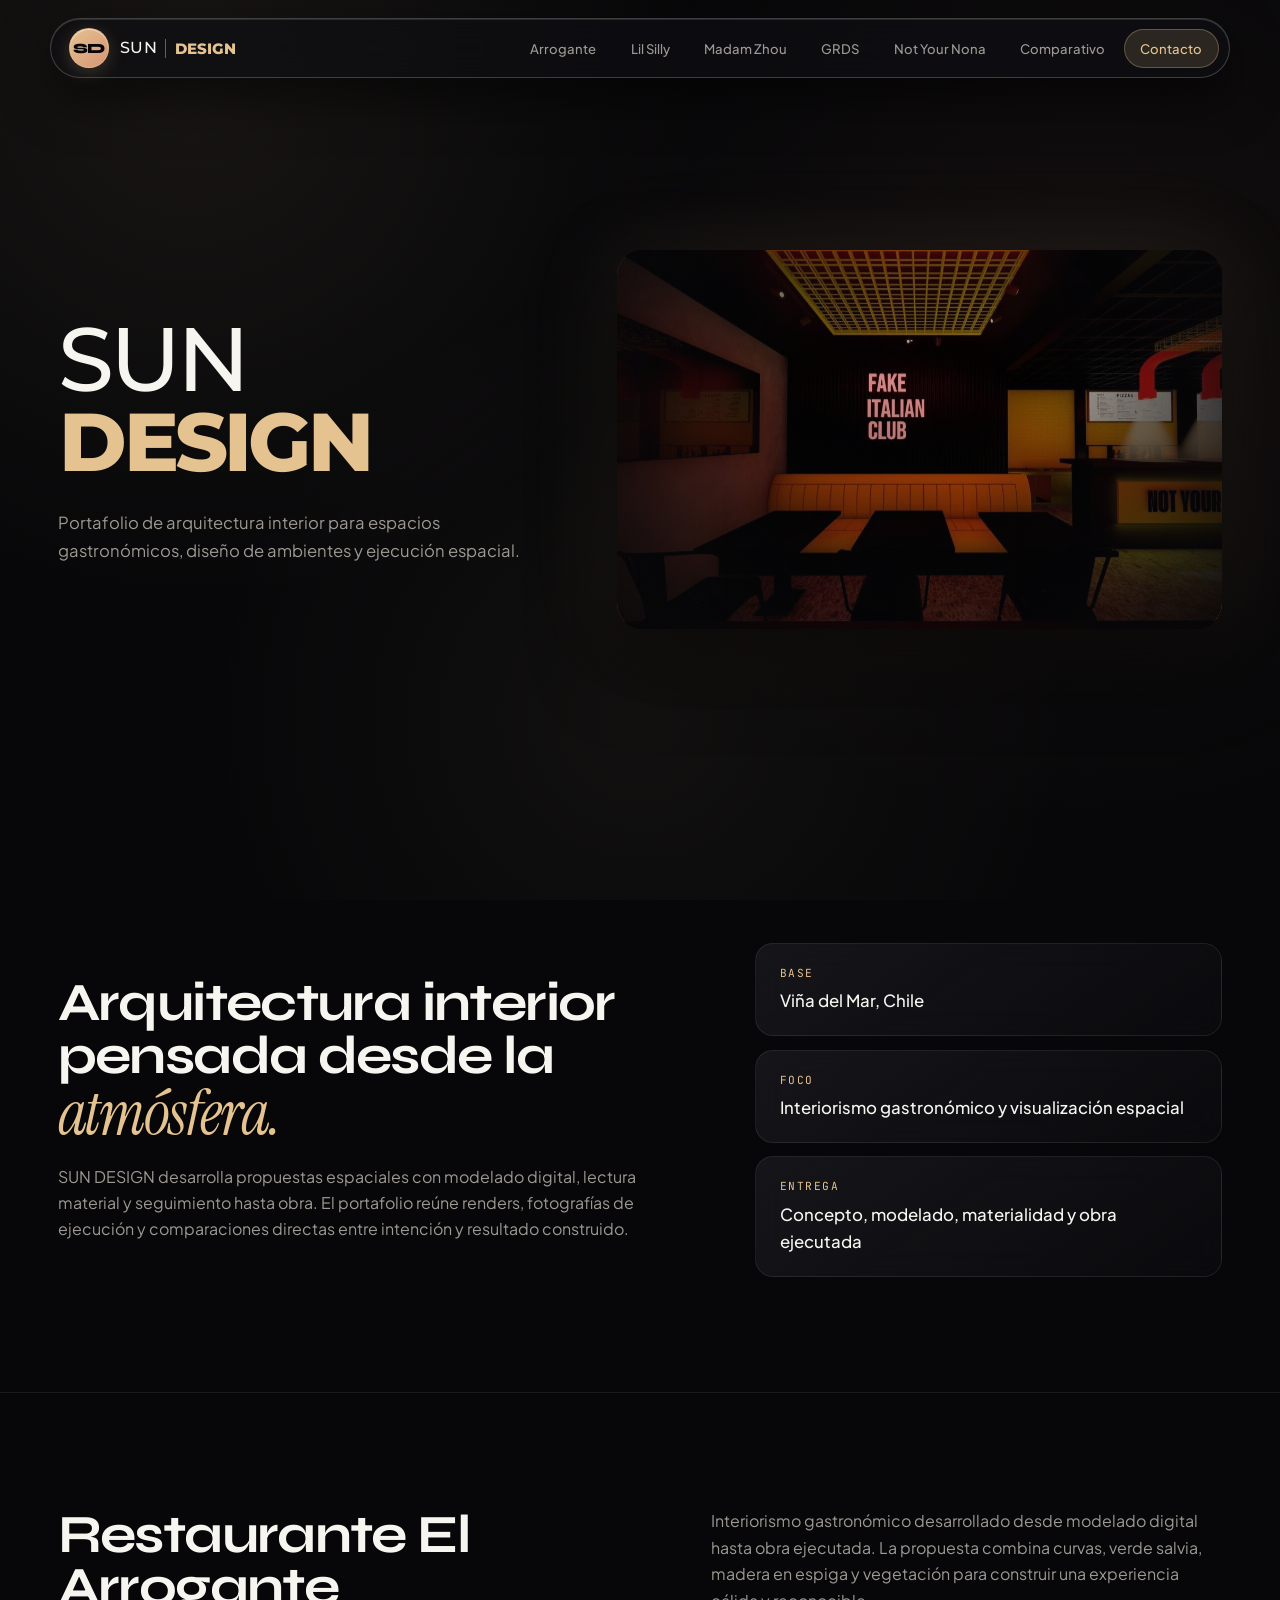
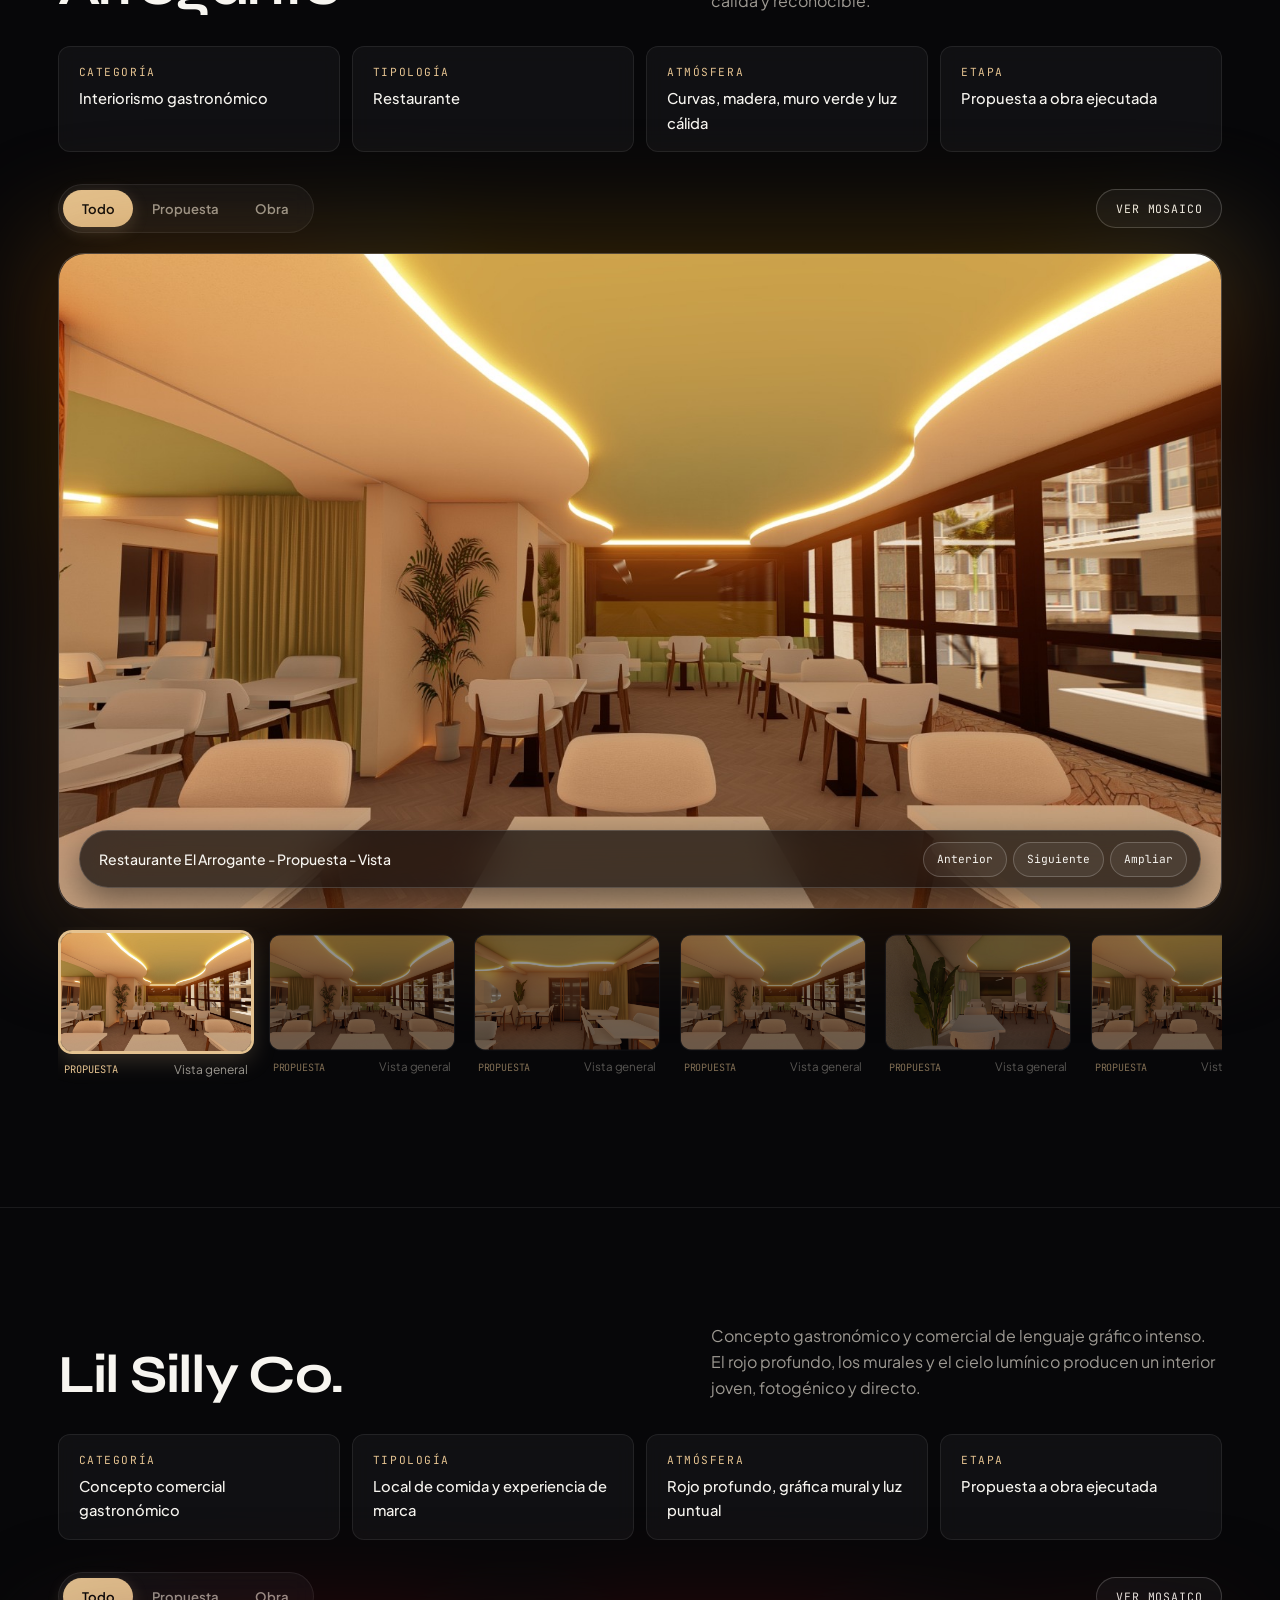
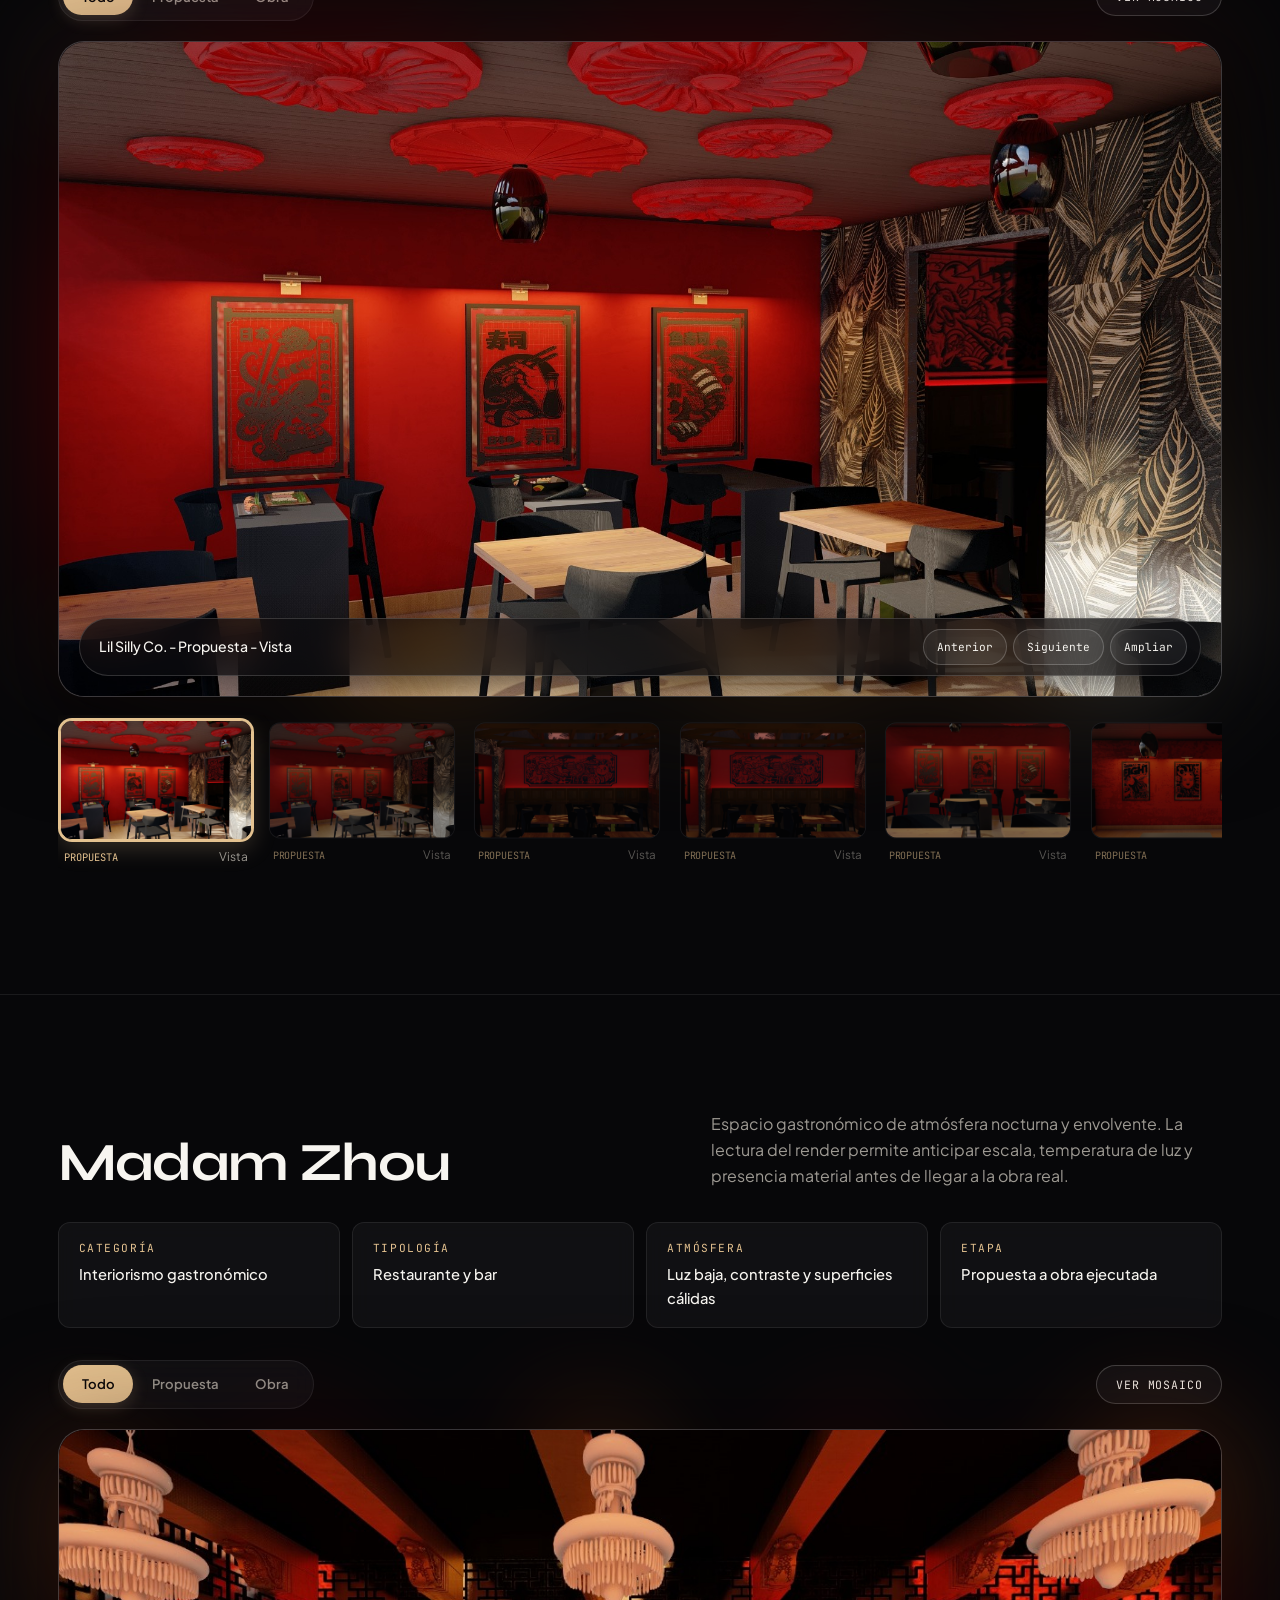
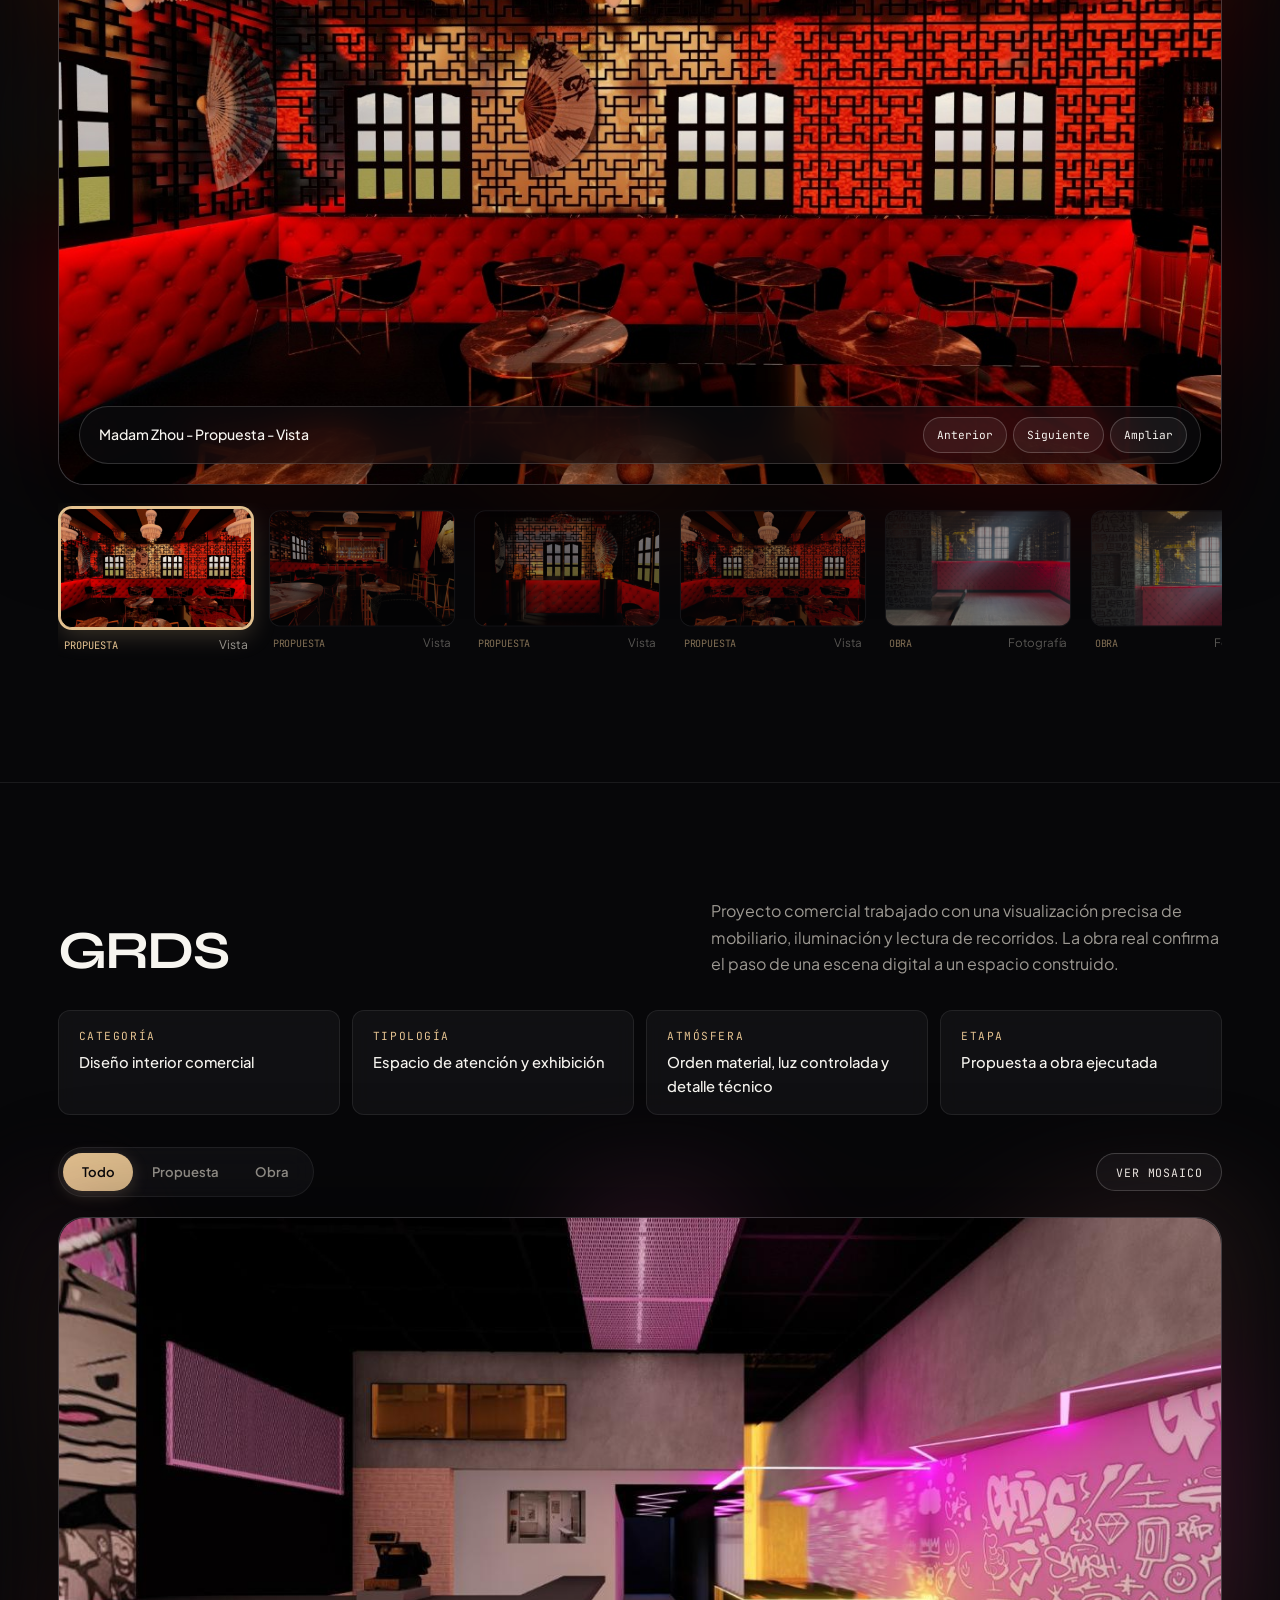
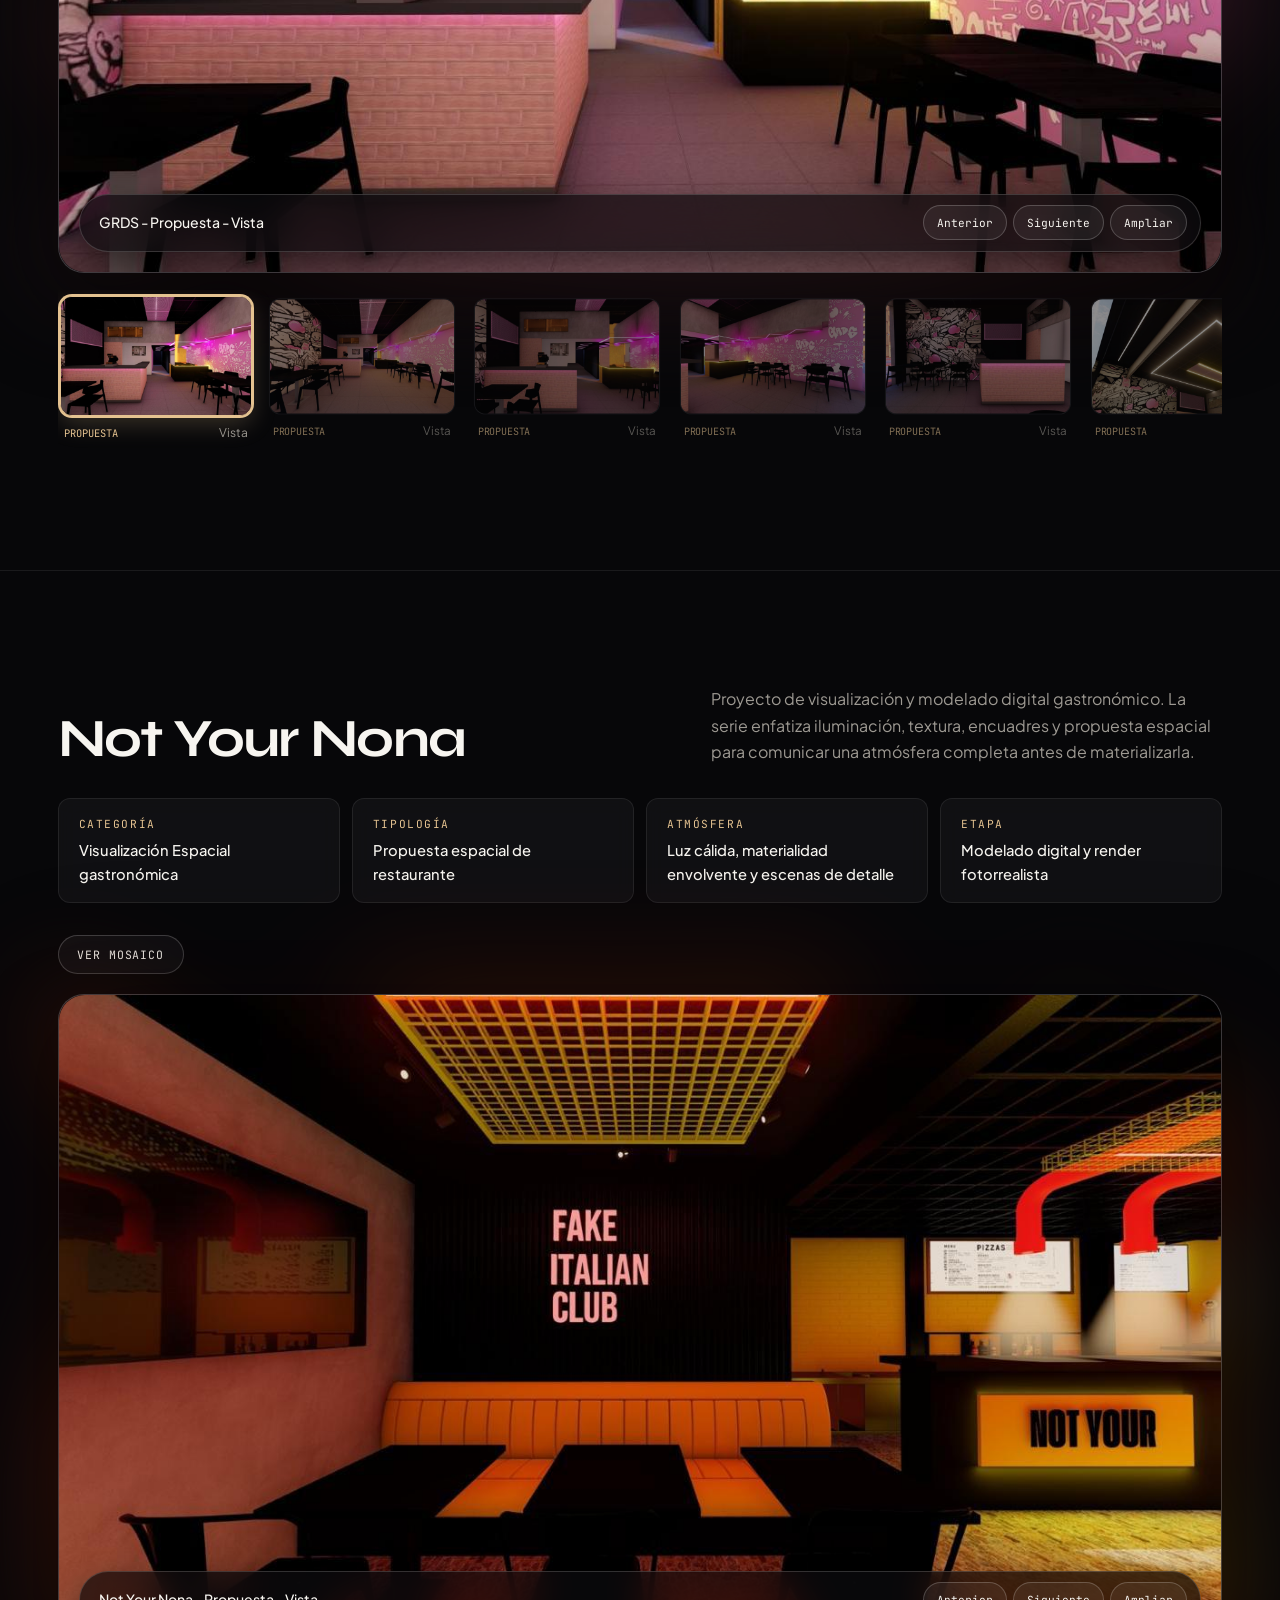
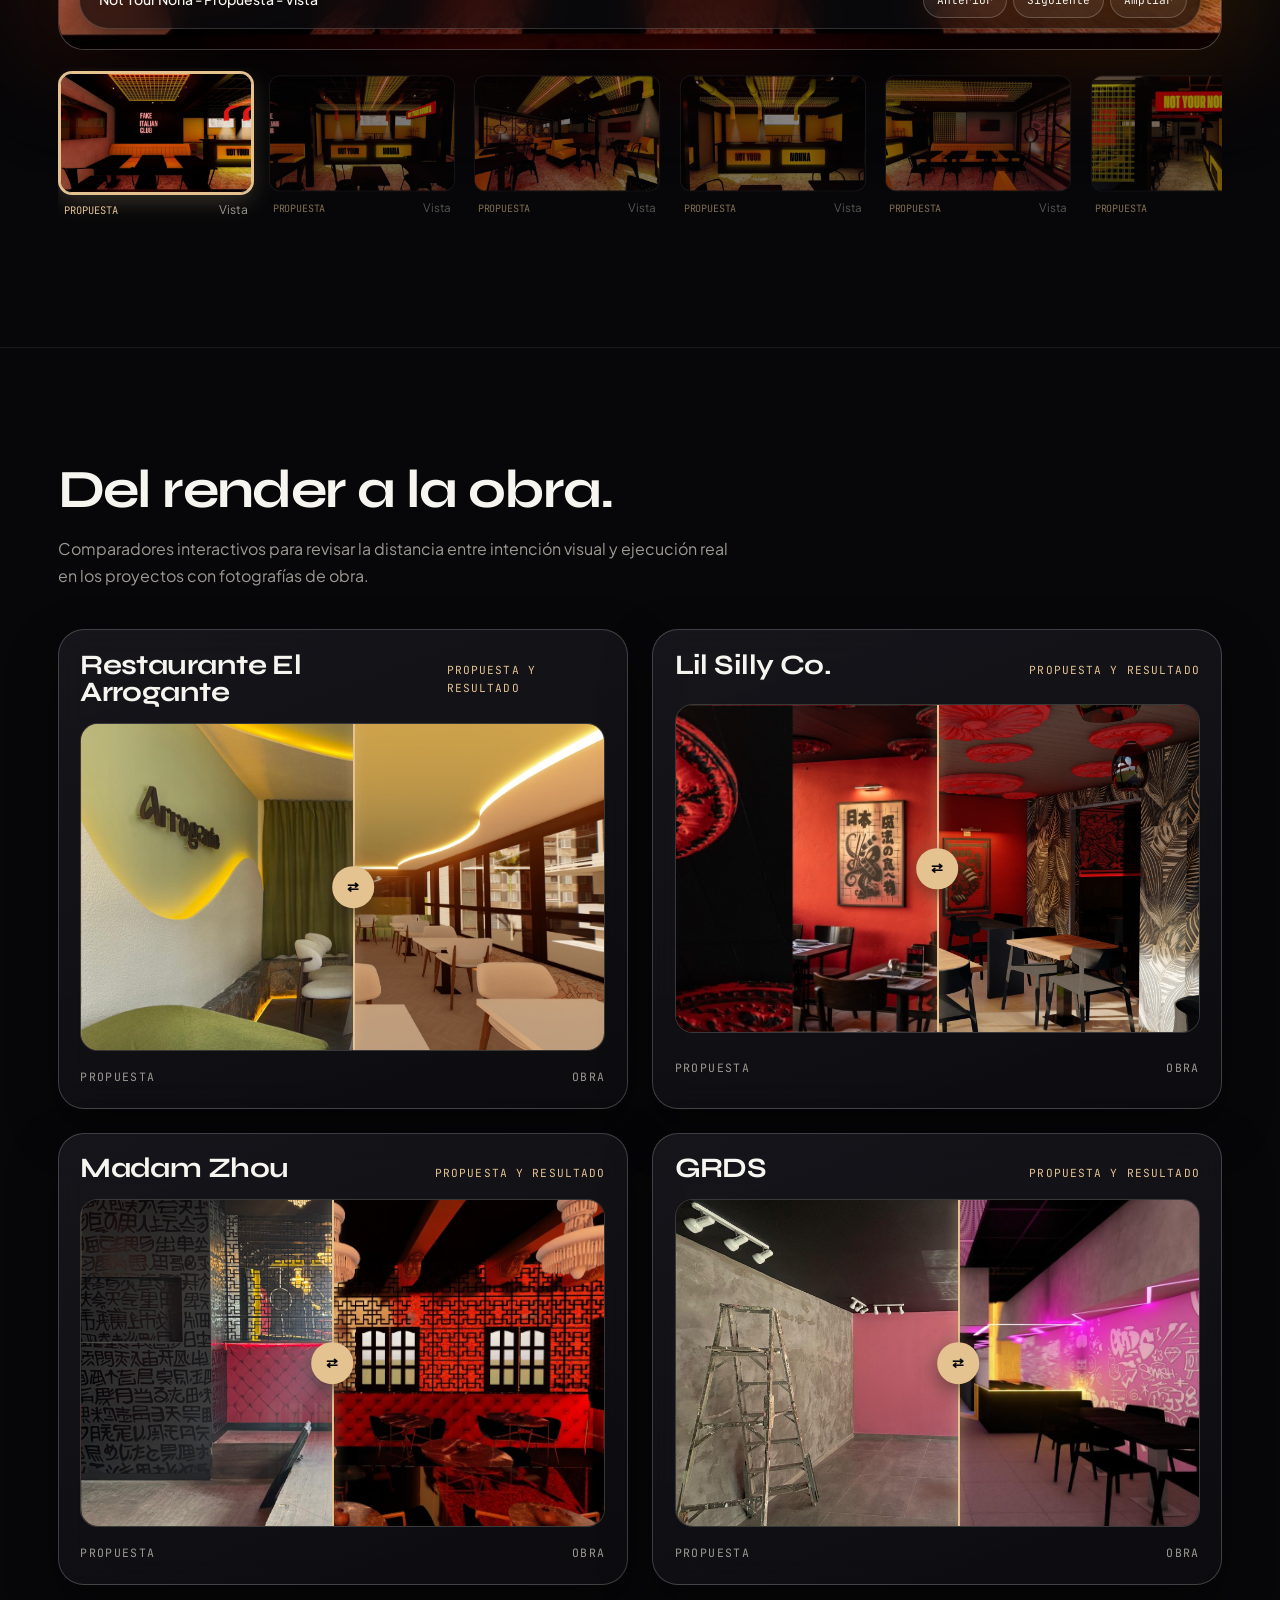
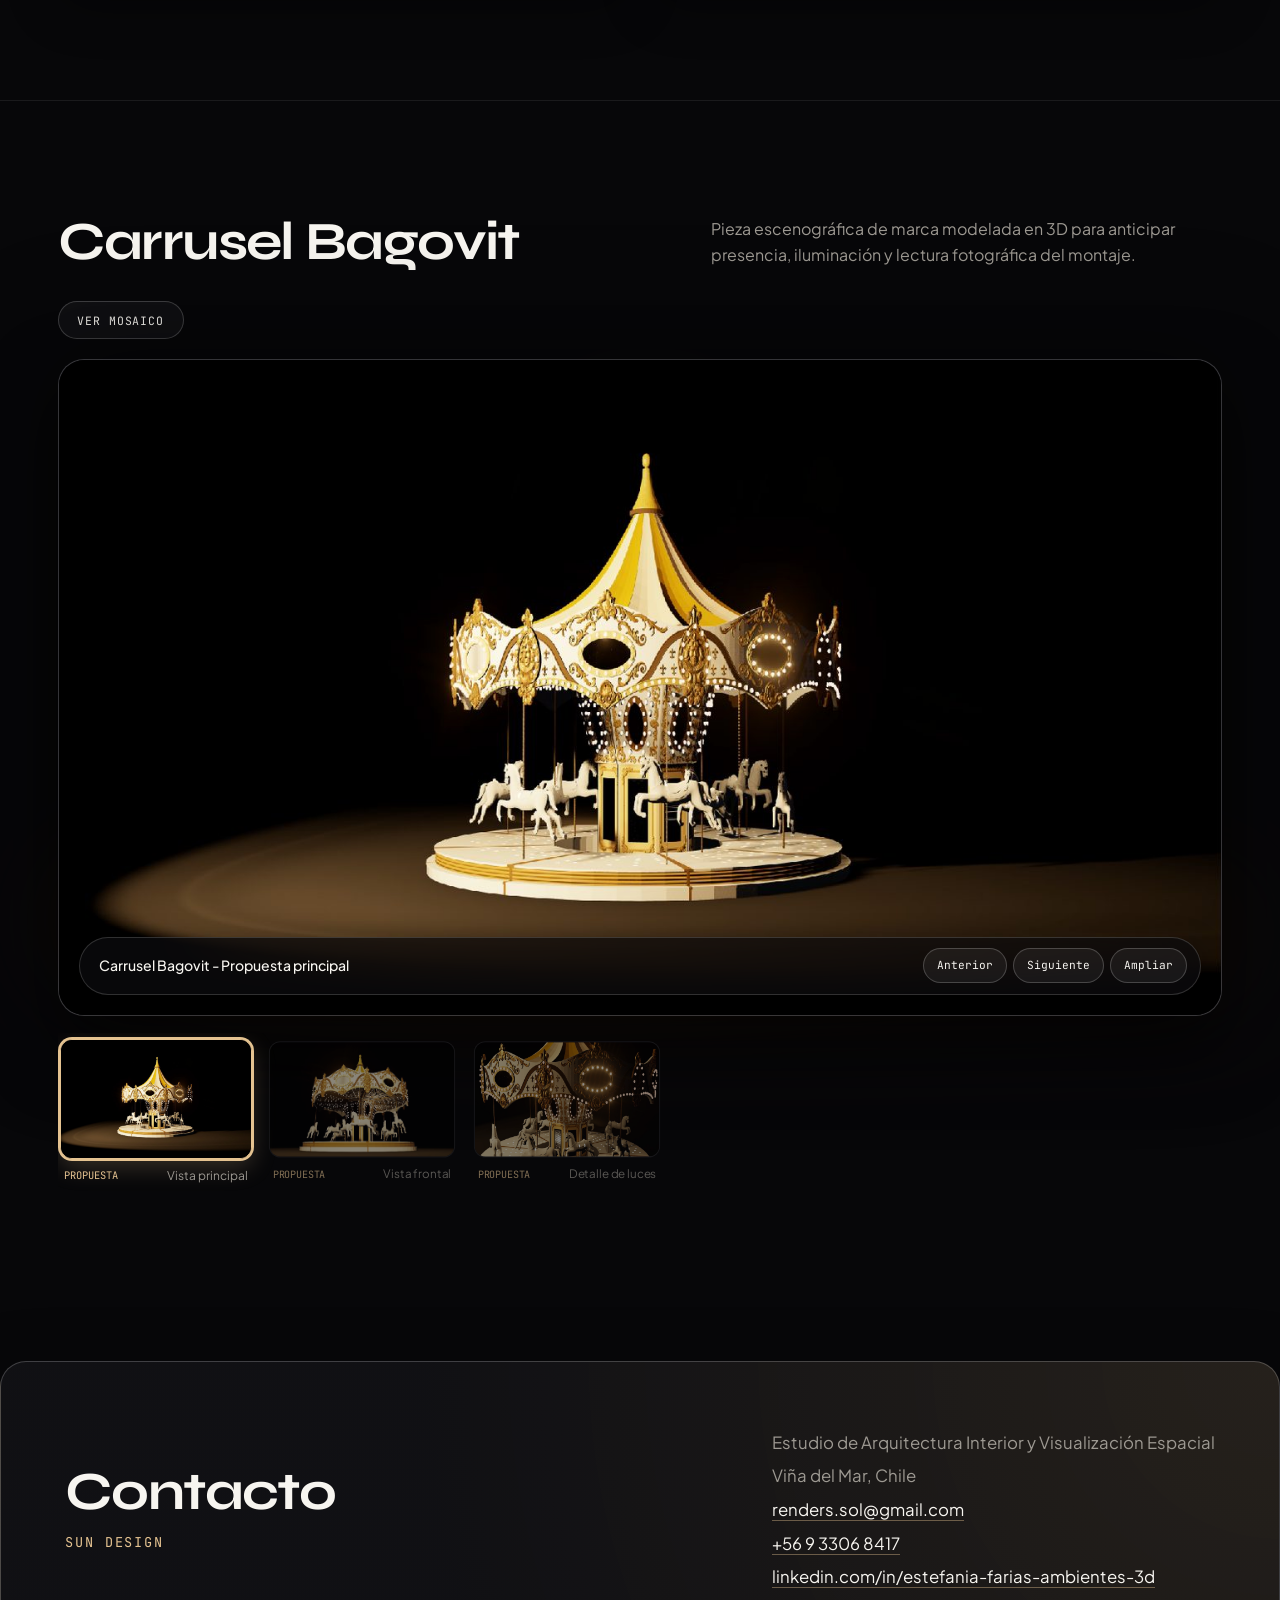
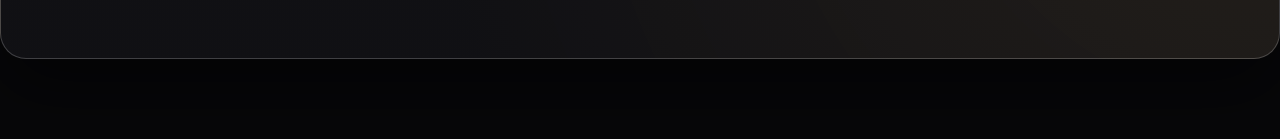
==== index.html @ 5fbaf24d "Agrega entrada raiz para Vercel" ====
<!doctype html>
<html lang="es">
  <head>
    <meta charset="utf-8">
    <meta name="viewport" content="width=device-width, initial-scale=1">
    <meta http-equiv="refresh" content="0; url=portfolio/index.html">
    <title>SUN DESIGN</title>
    <meta name="description" content="Portafolio de SUN DESIGN. Arquitectura interior, interiorismo gastronomico y visualizacion espacial.">
    <link rel="canonical" href="portfolio/index.html">
    <style>
      :root {
        color-scheme: dark;
        font-family: system-ui, -apple-system, BlinkMacSystemFont, "Segoe UI", sans-serif;
        background: #070709;
        color: #f7f5f0;
      }

      body {
        min-height: 100vh;
        margin: 0;
        display: grid;
        place-items: center;
      }

      a {
        color: #e5c391;
      }
    </style>
  </head>
  <body>
    <main>
      <p>Abriendo SUN DESIGN...</p>
      <p><a href="portfolio/index.html">Entrar al portafolio</a></p>
    </main>
    <script>
      window.location.replace("portfolio/index.html");
    </script>
  </body>
</html>
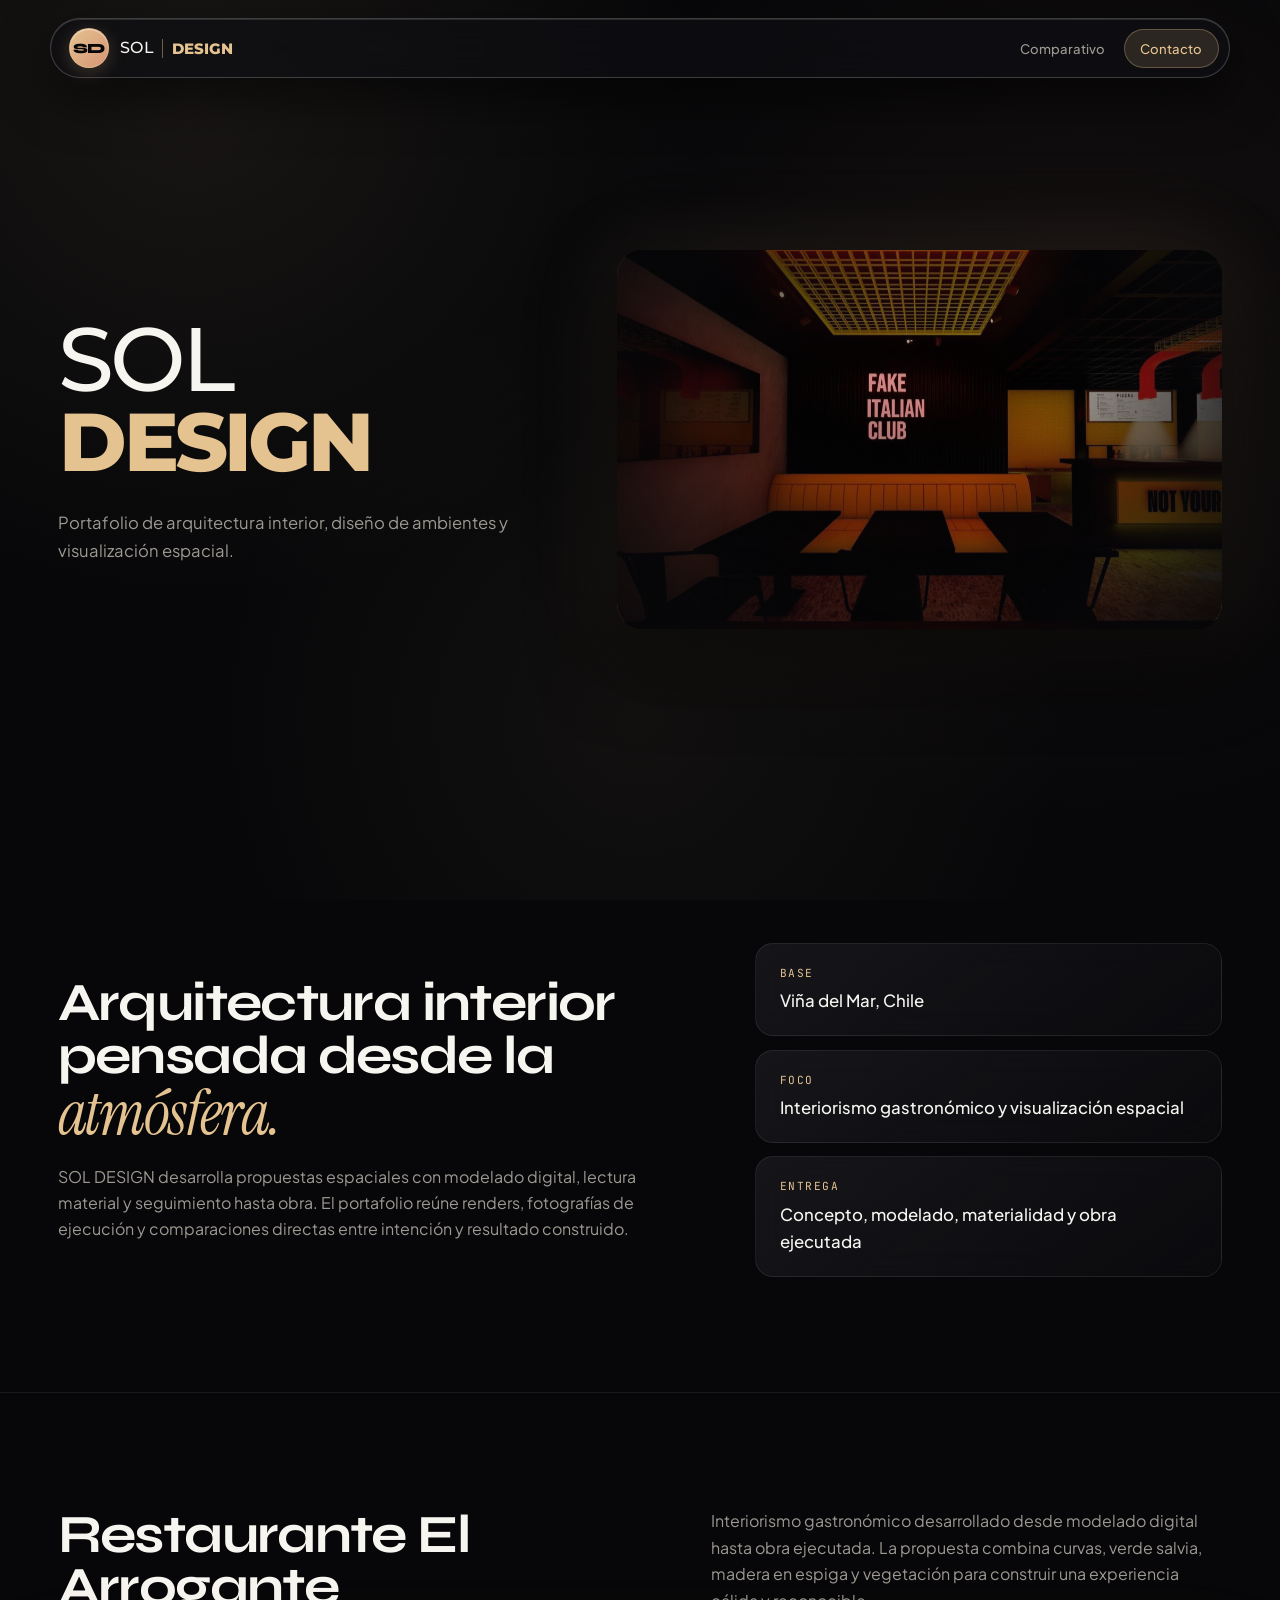
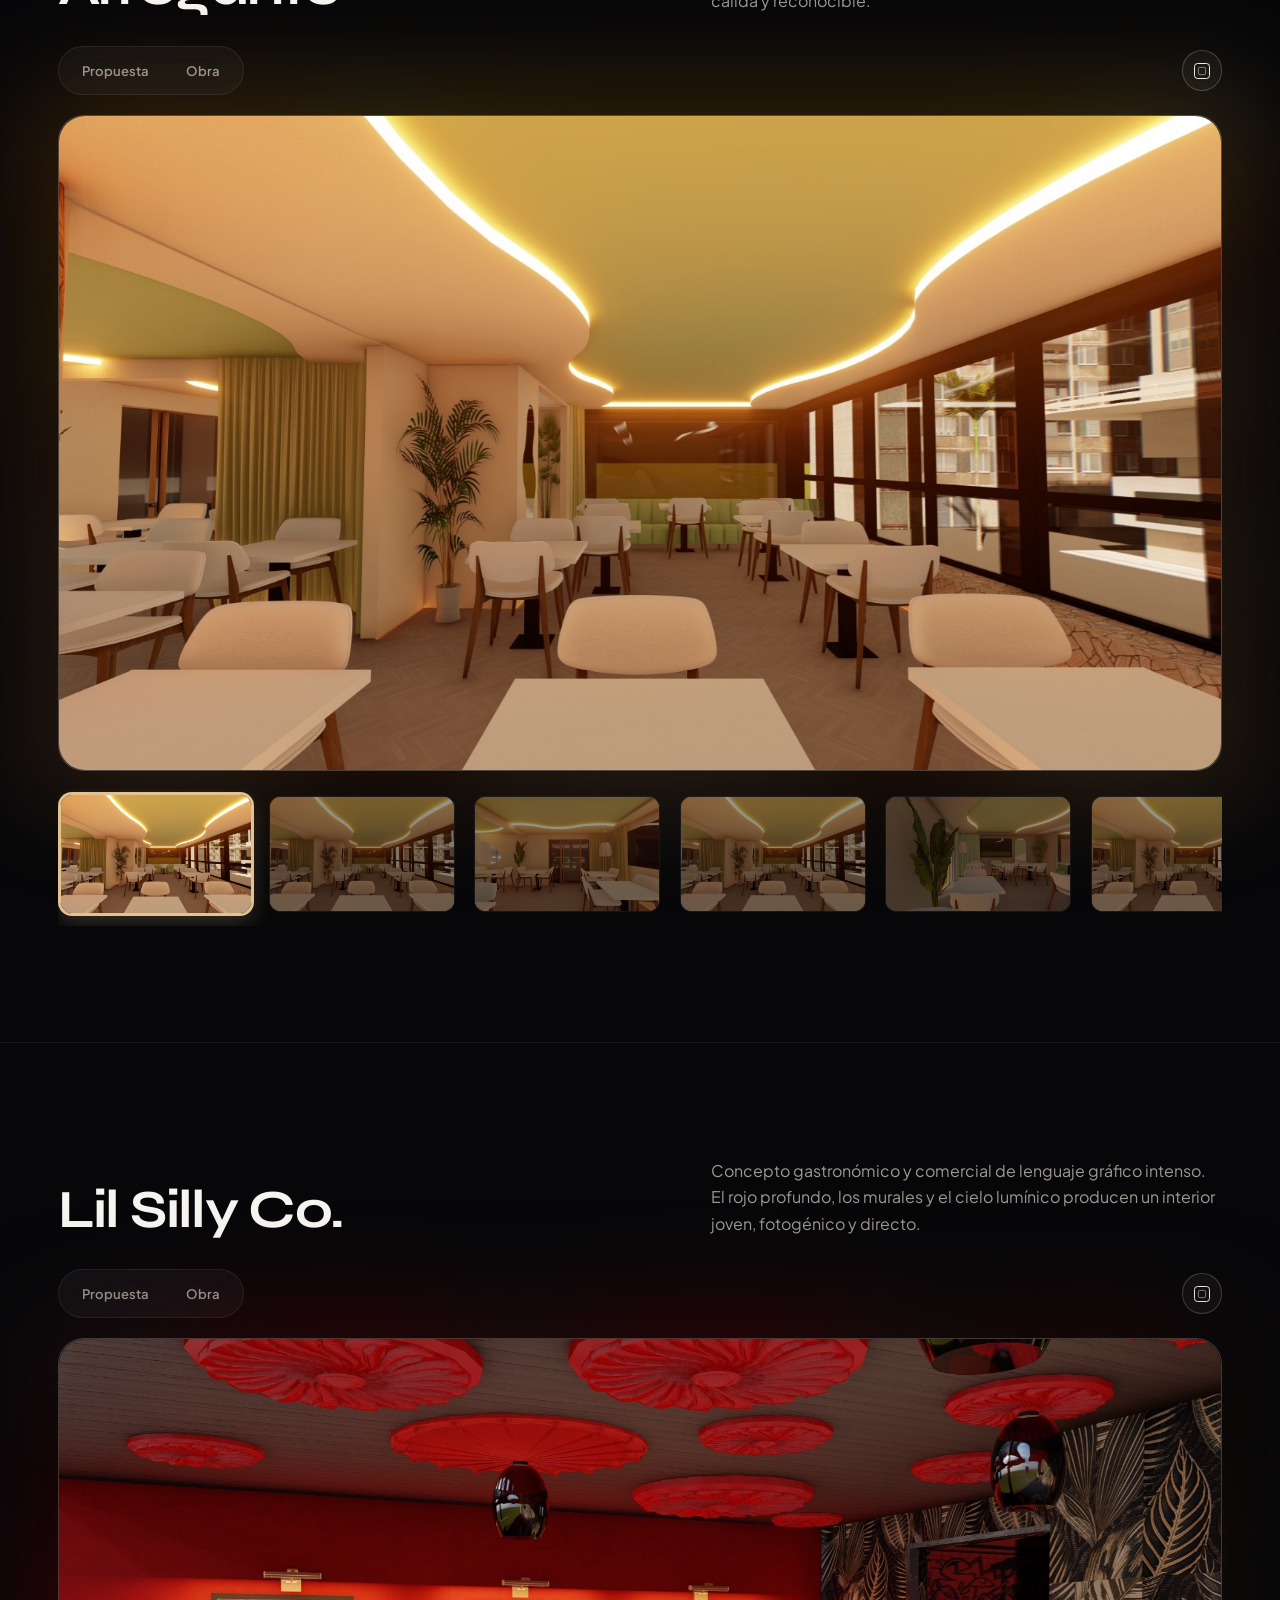
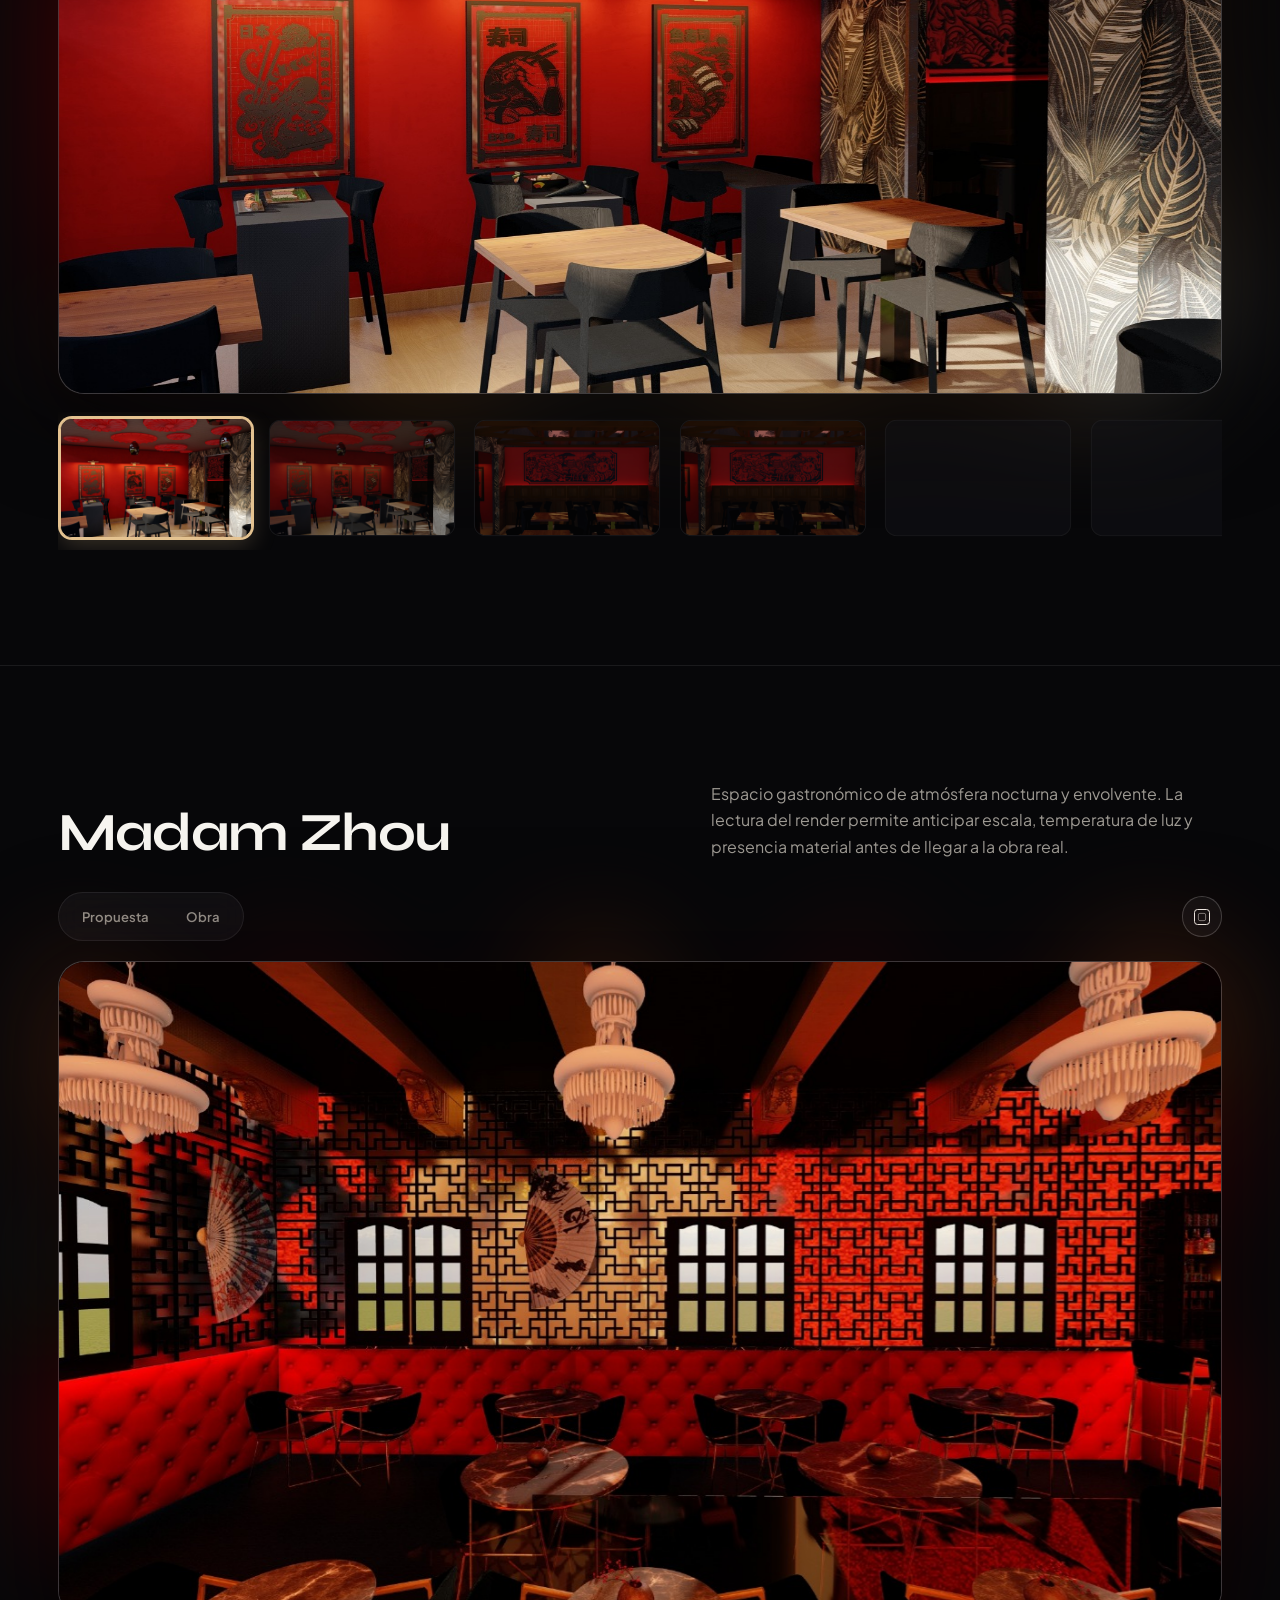
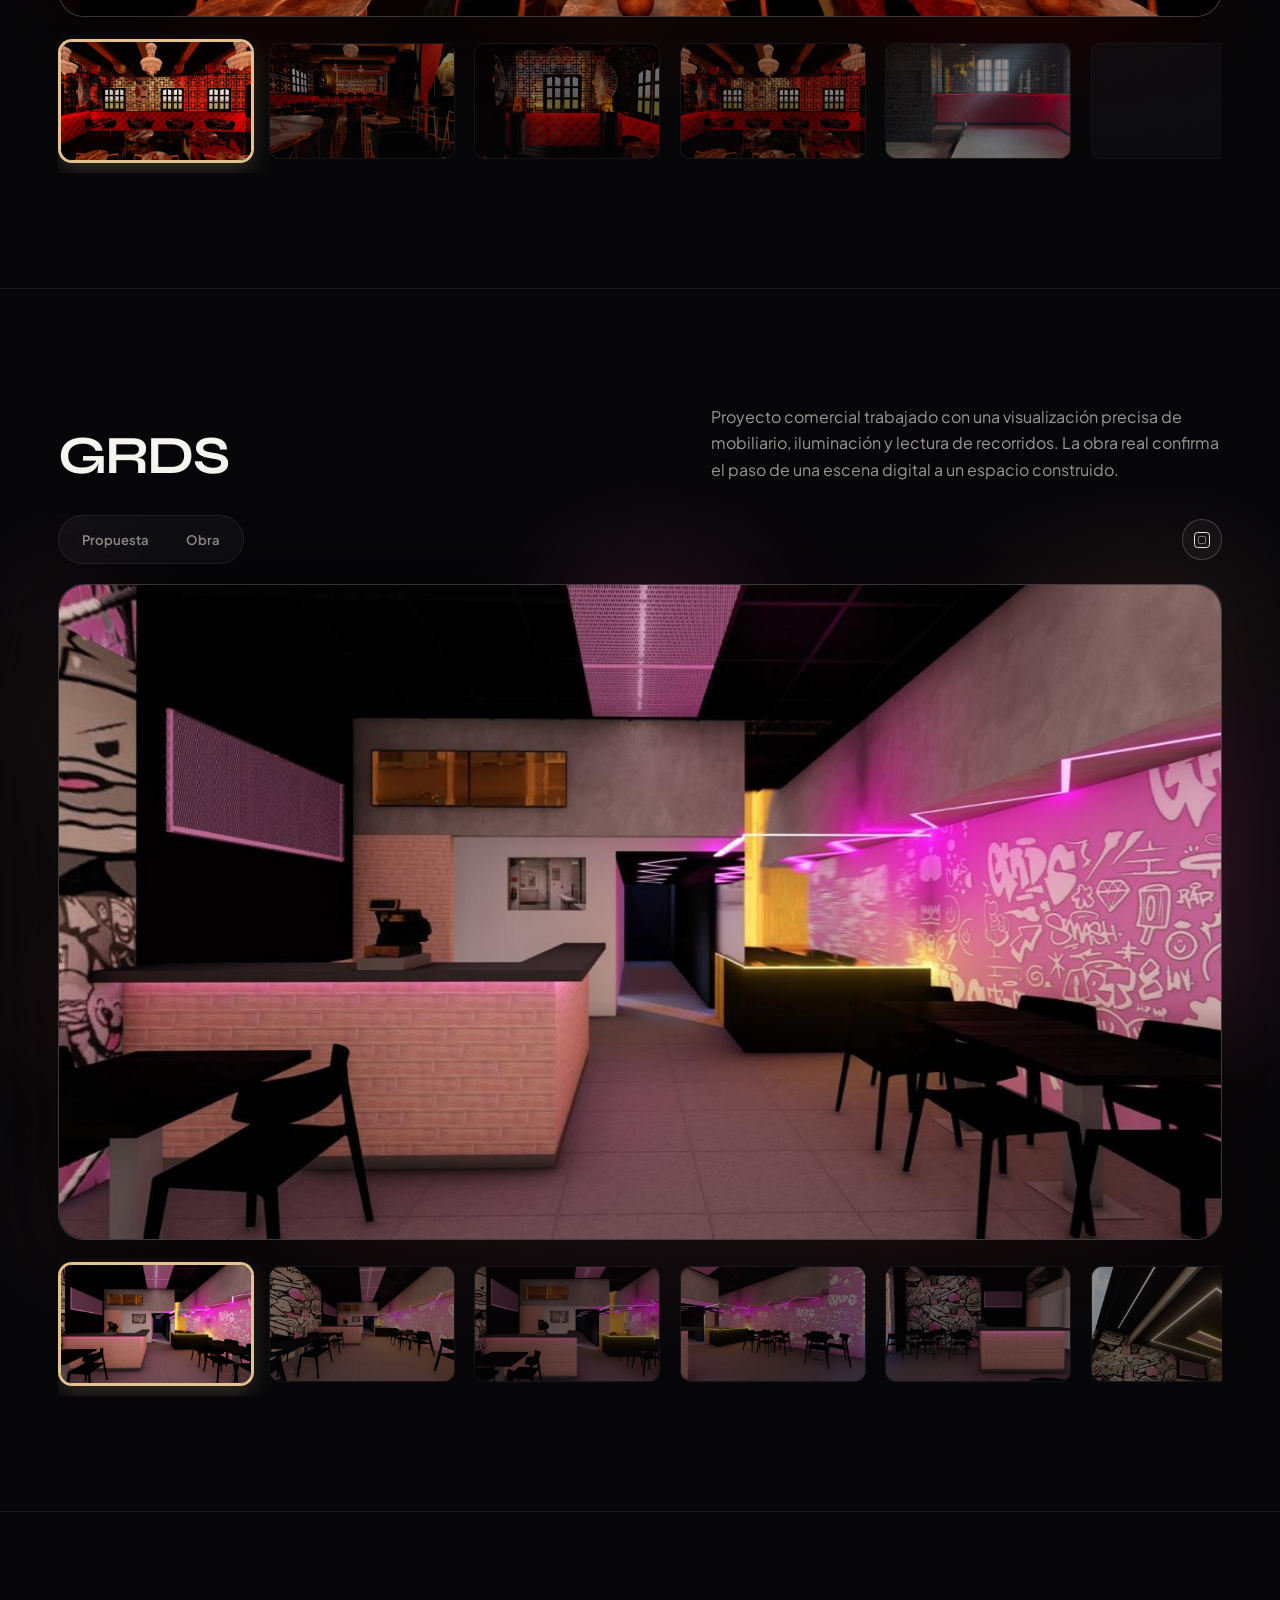
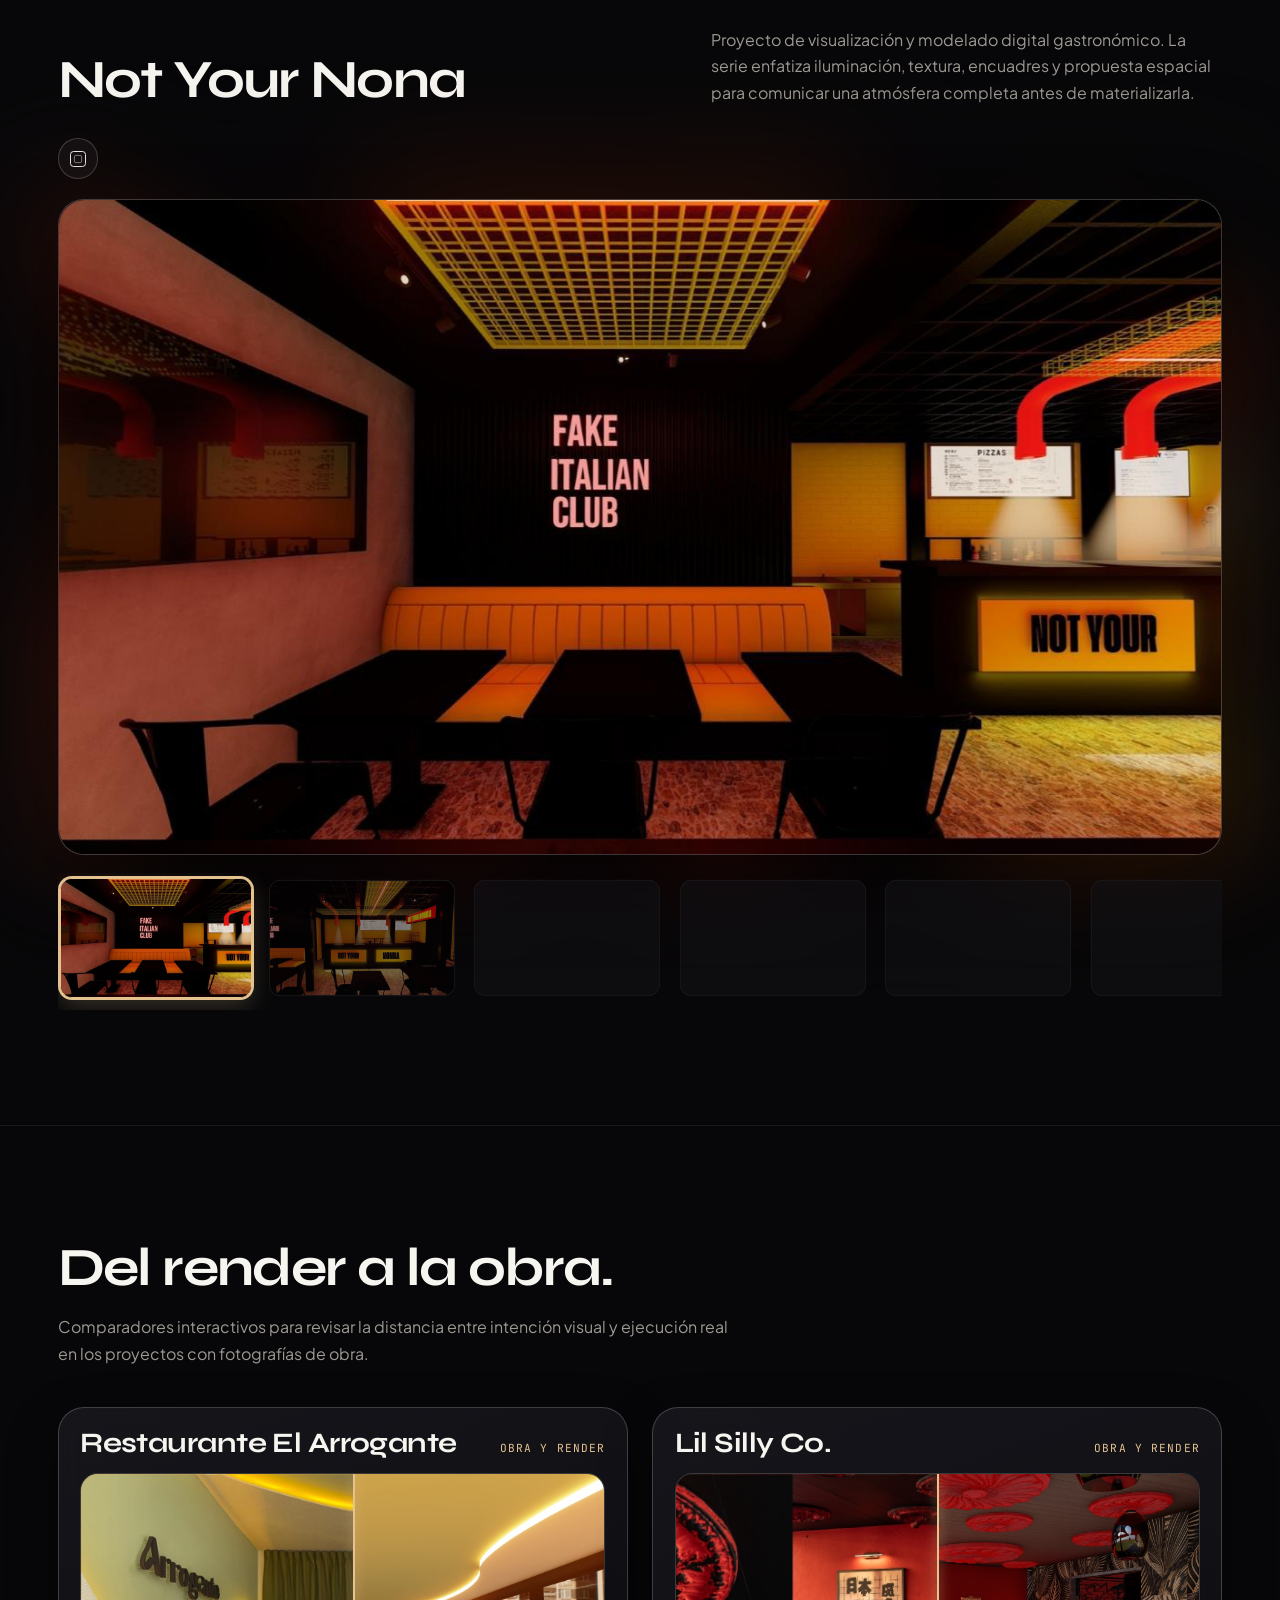
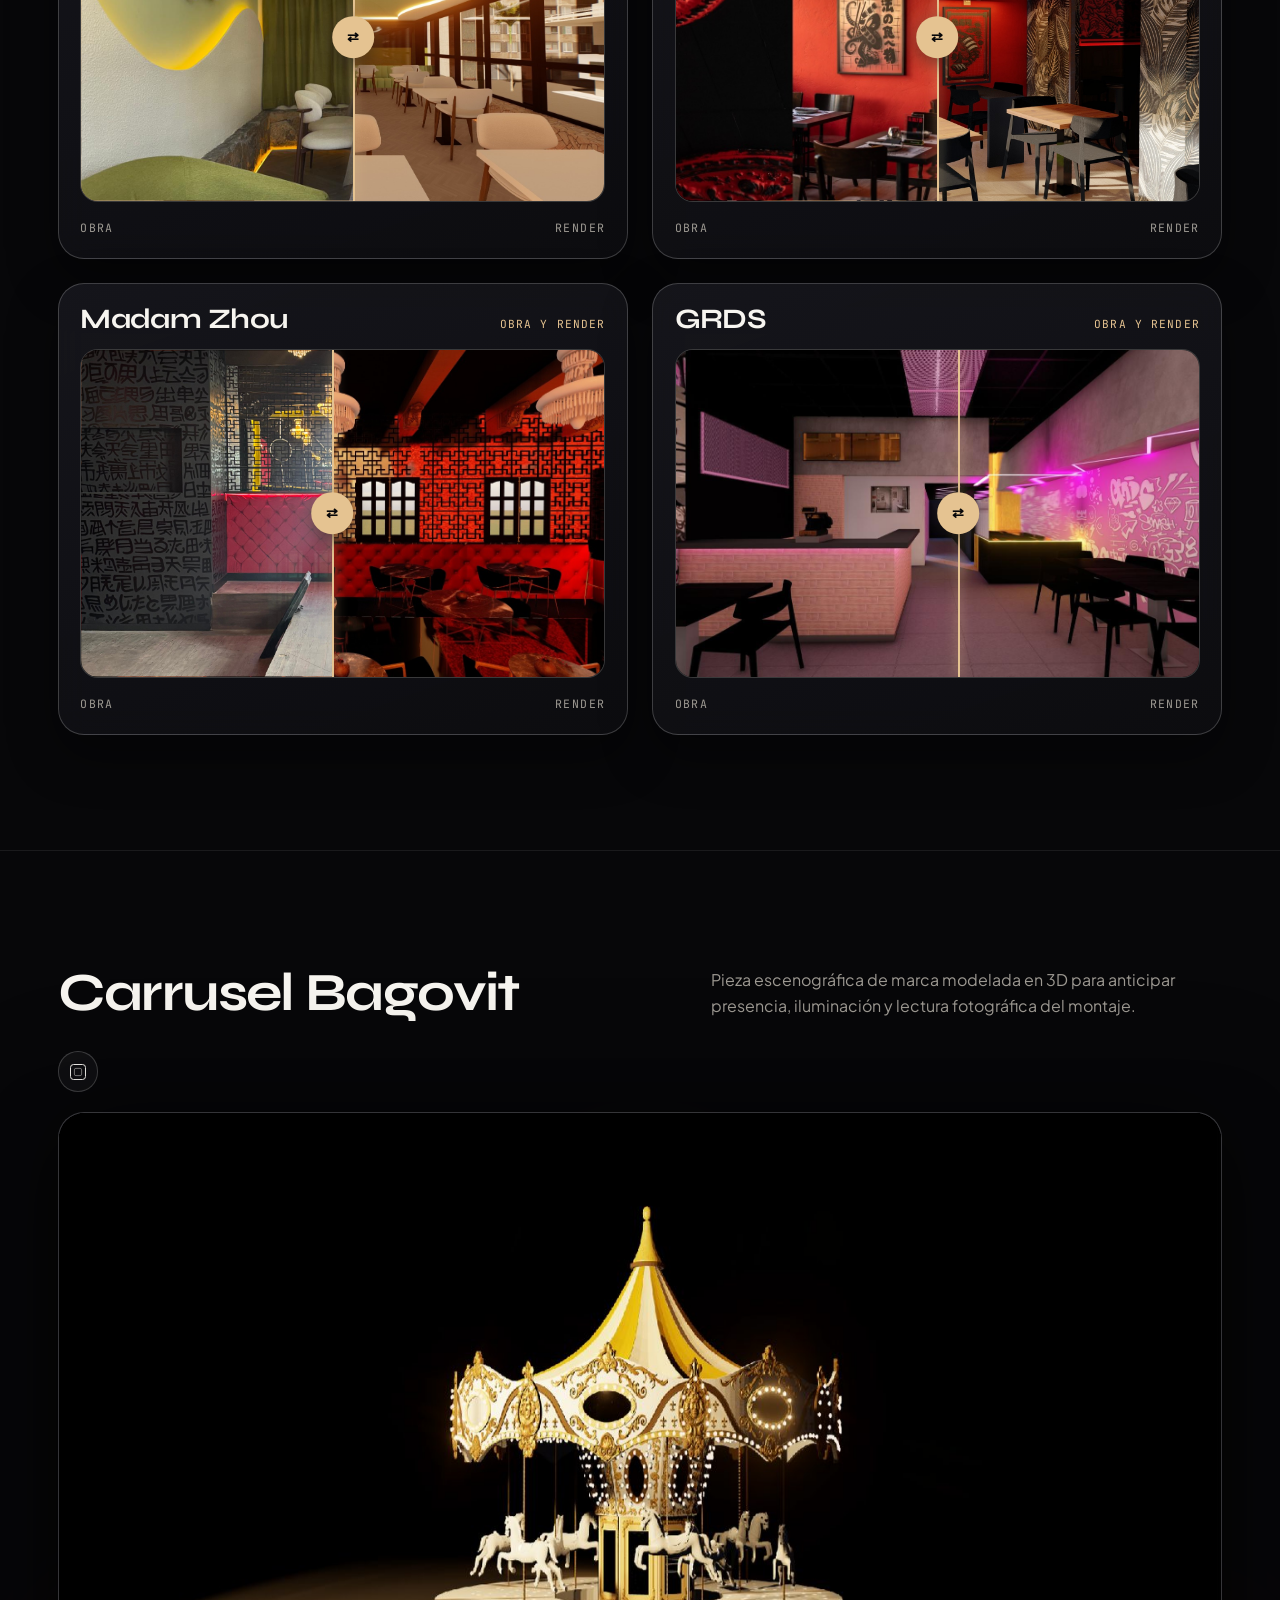
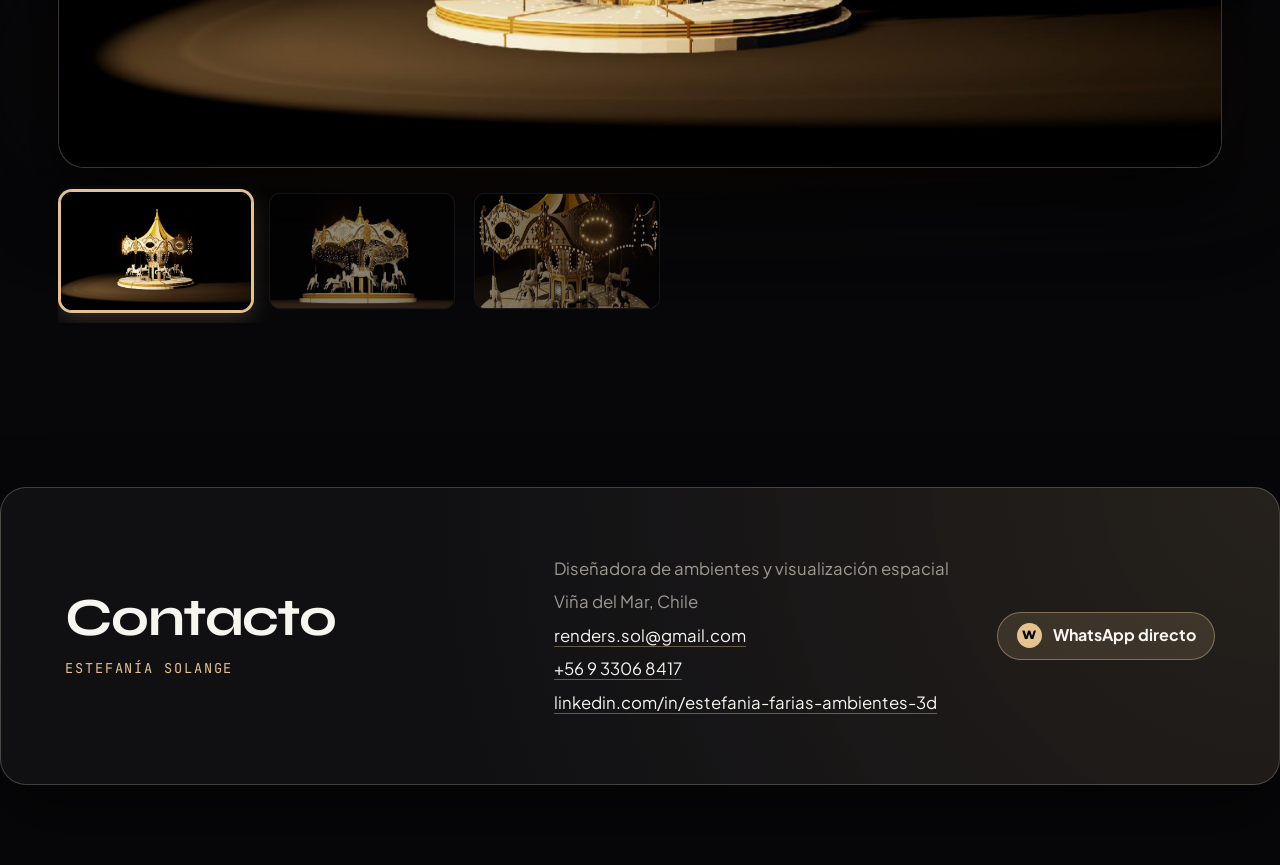
==== commit 20b35354: "Refina visor de proyectos y autoplay" ====
--- a/index.html
+++ b/index.html
@@ -4,8 +4,8 @@
     <meta charset="utf-8">
     <meta name="viewport" content="width=device-width, initial-scale=1">
     <meta http-equiv="refresh" content="0; url=portfolio/index.html">
-    <title>SUN DESIGN</title>
-    <meta name="description" content="Portafolio de SUN DESIGN. Arquitectura interior, interiorismo gastronomico y visualizacion espacial.">
+    <title>SOL DESIGN</title>
+    <meta name="description" content="Portafolio de SOL DESIGN. Arquitectura interior, interiorismo gastronómico y visualización espacial.">
     <link rel="canonical" href="portfolio/index.html">
     <style>
       :root {
@@ -29,7 +29,7 @@
   </head>
   <body>
     <main>
-      <p>Abriendo SUN DESIGN...</p>
+      <p>Abriendo SOL DESIGN...</p>
       <p><a href="portfolio/index.html">Entrar al portafolio</a></p>
     </main>
     <script>
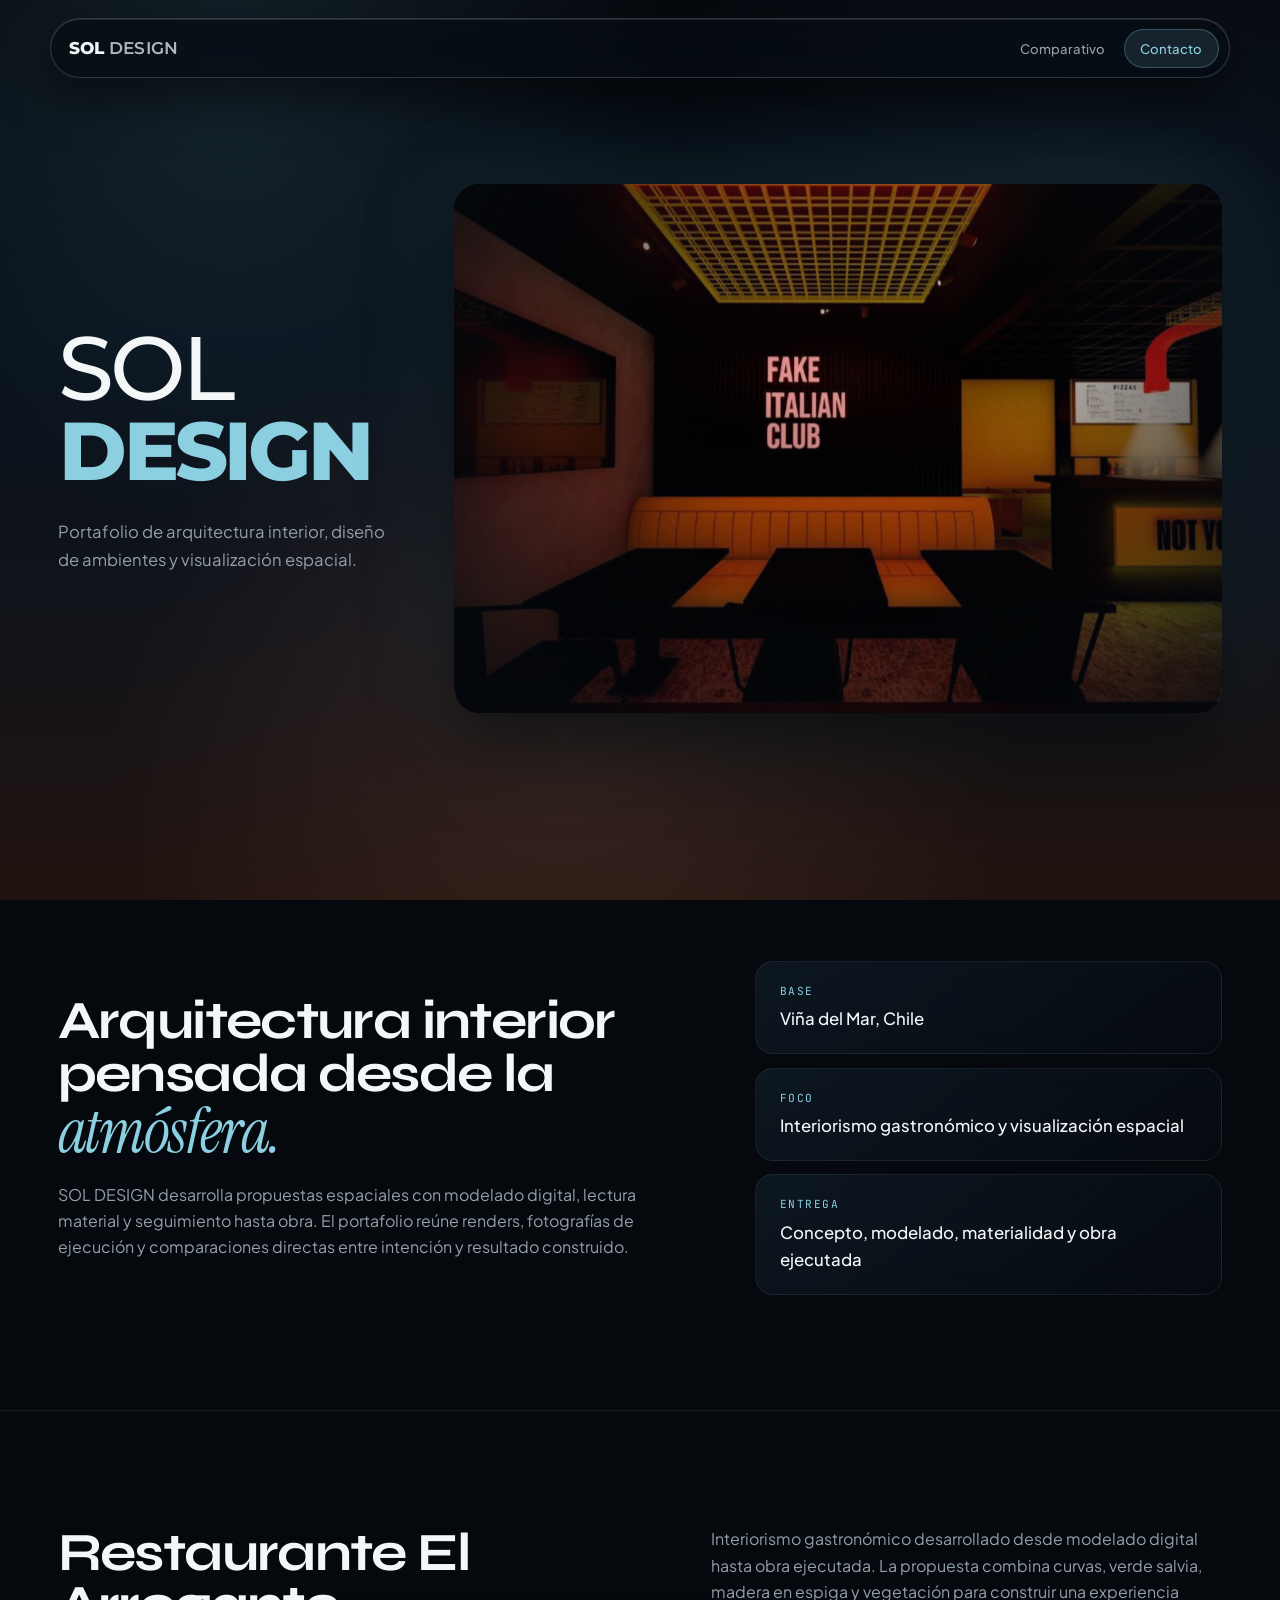
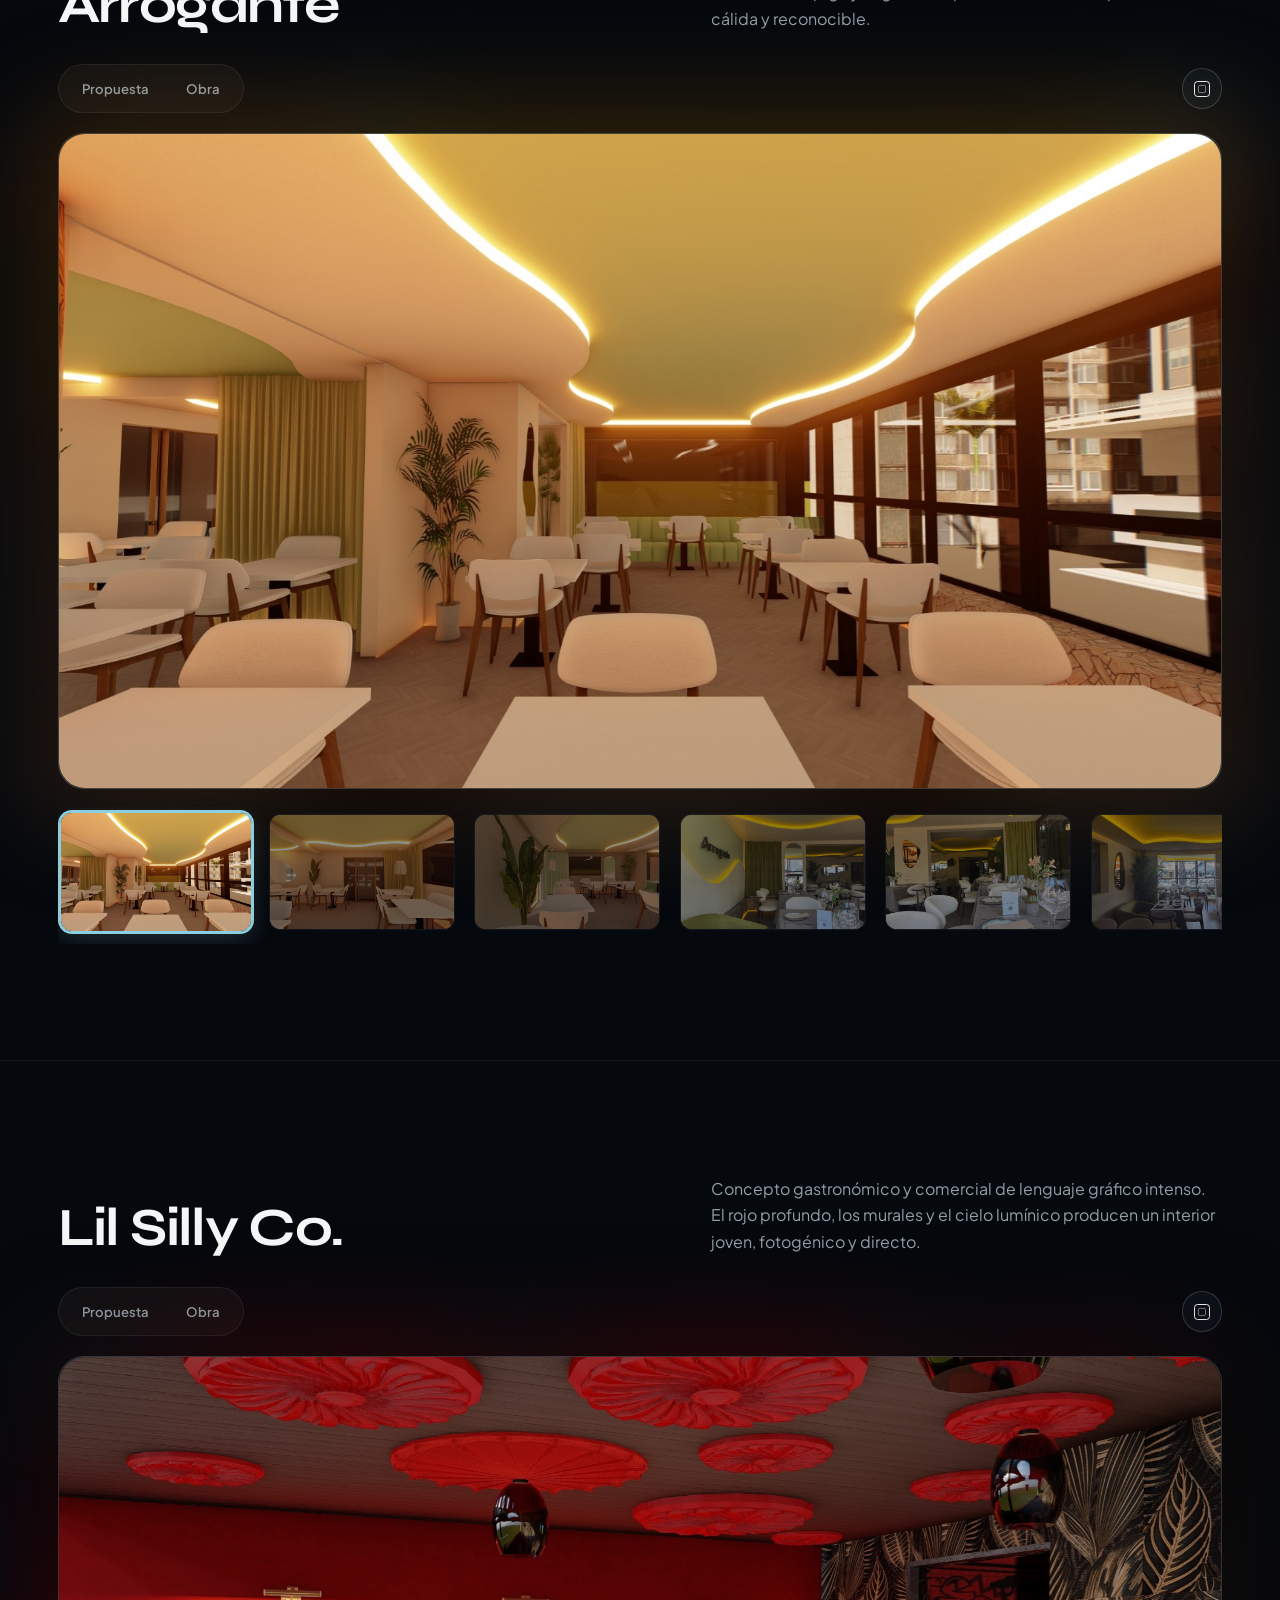
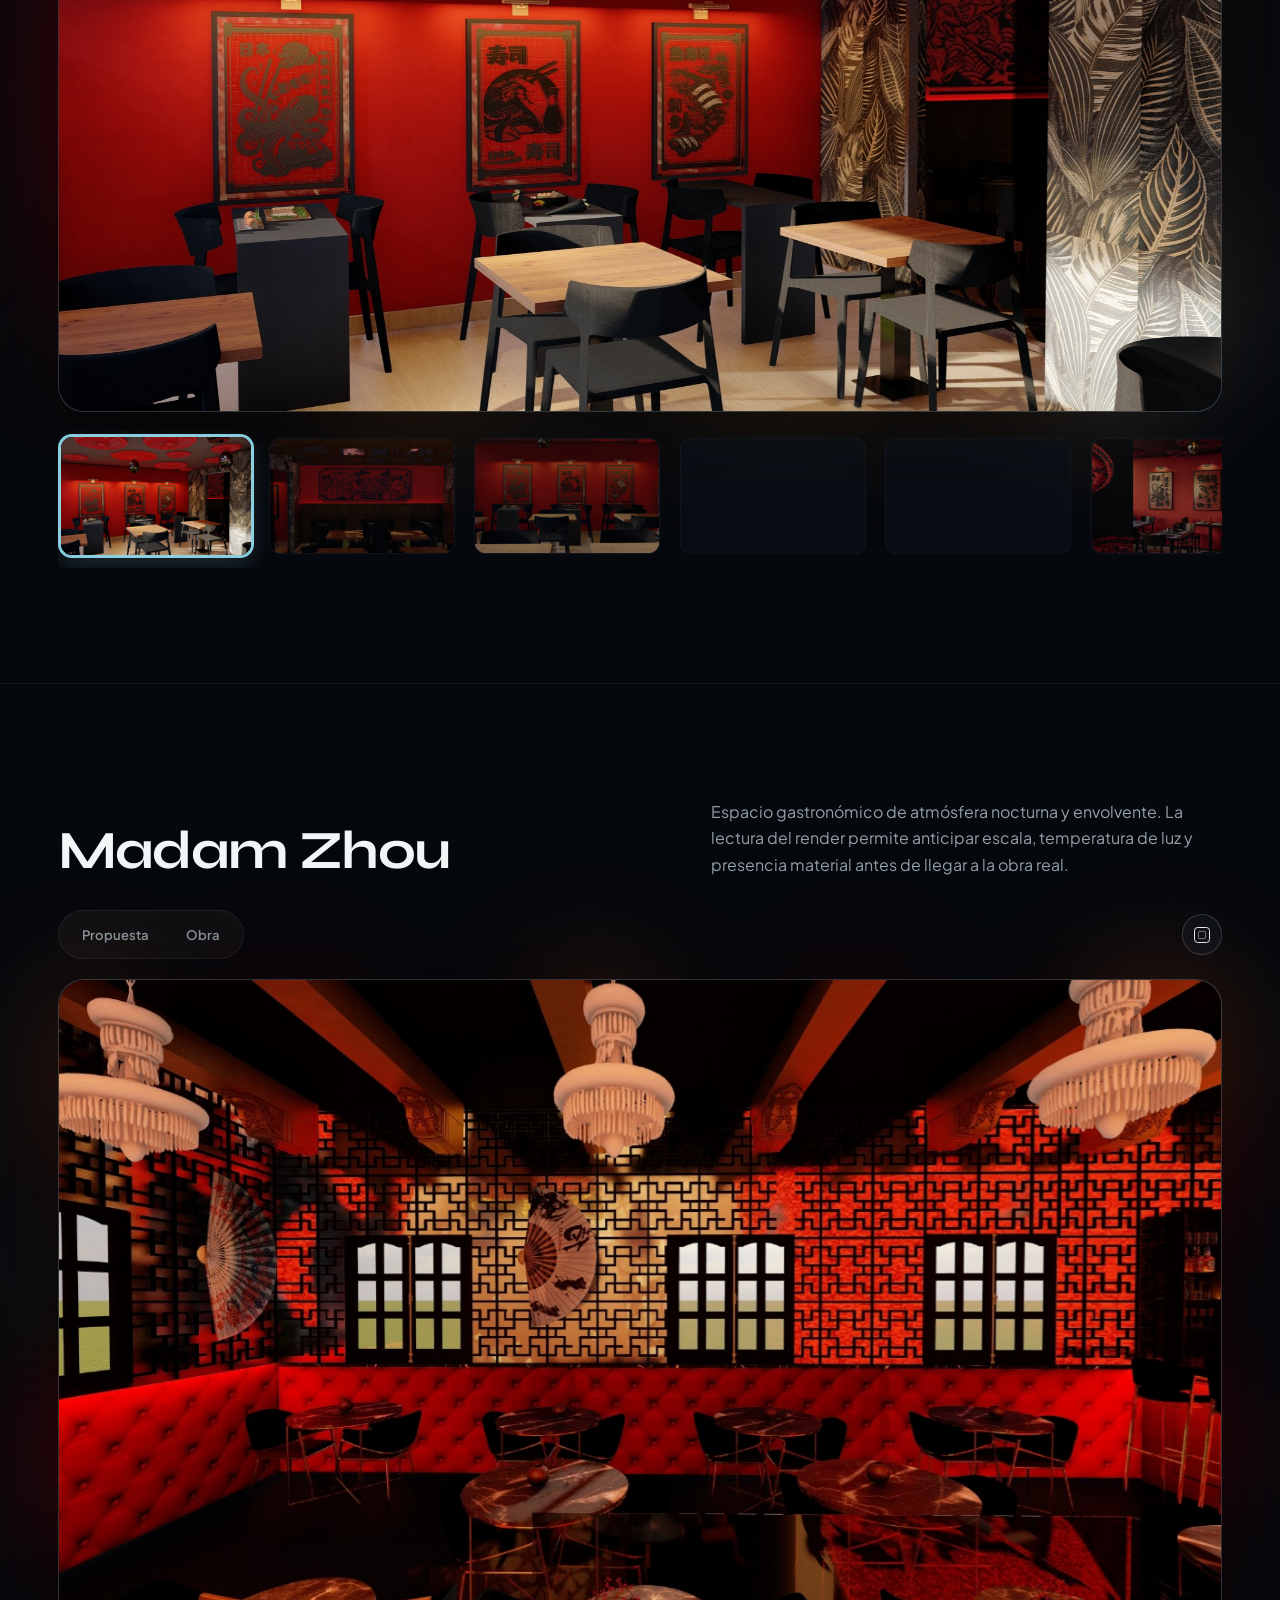
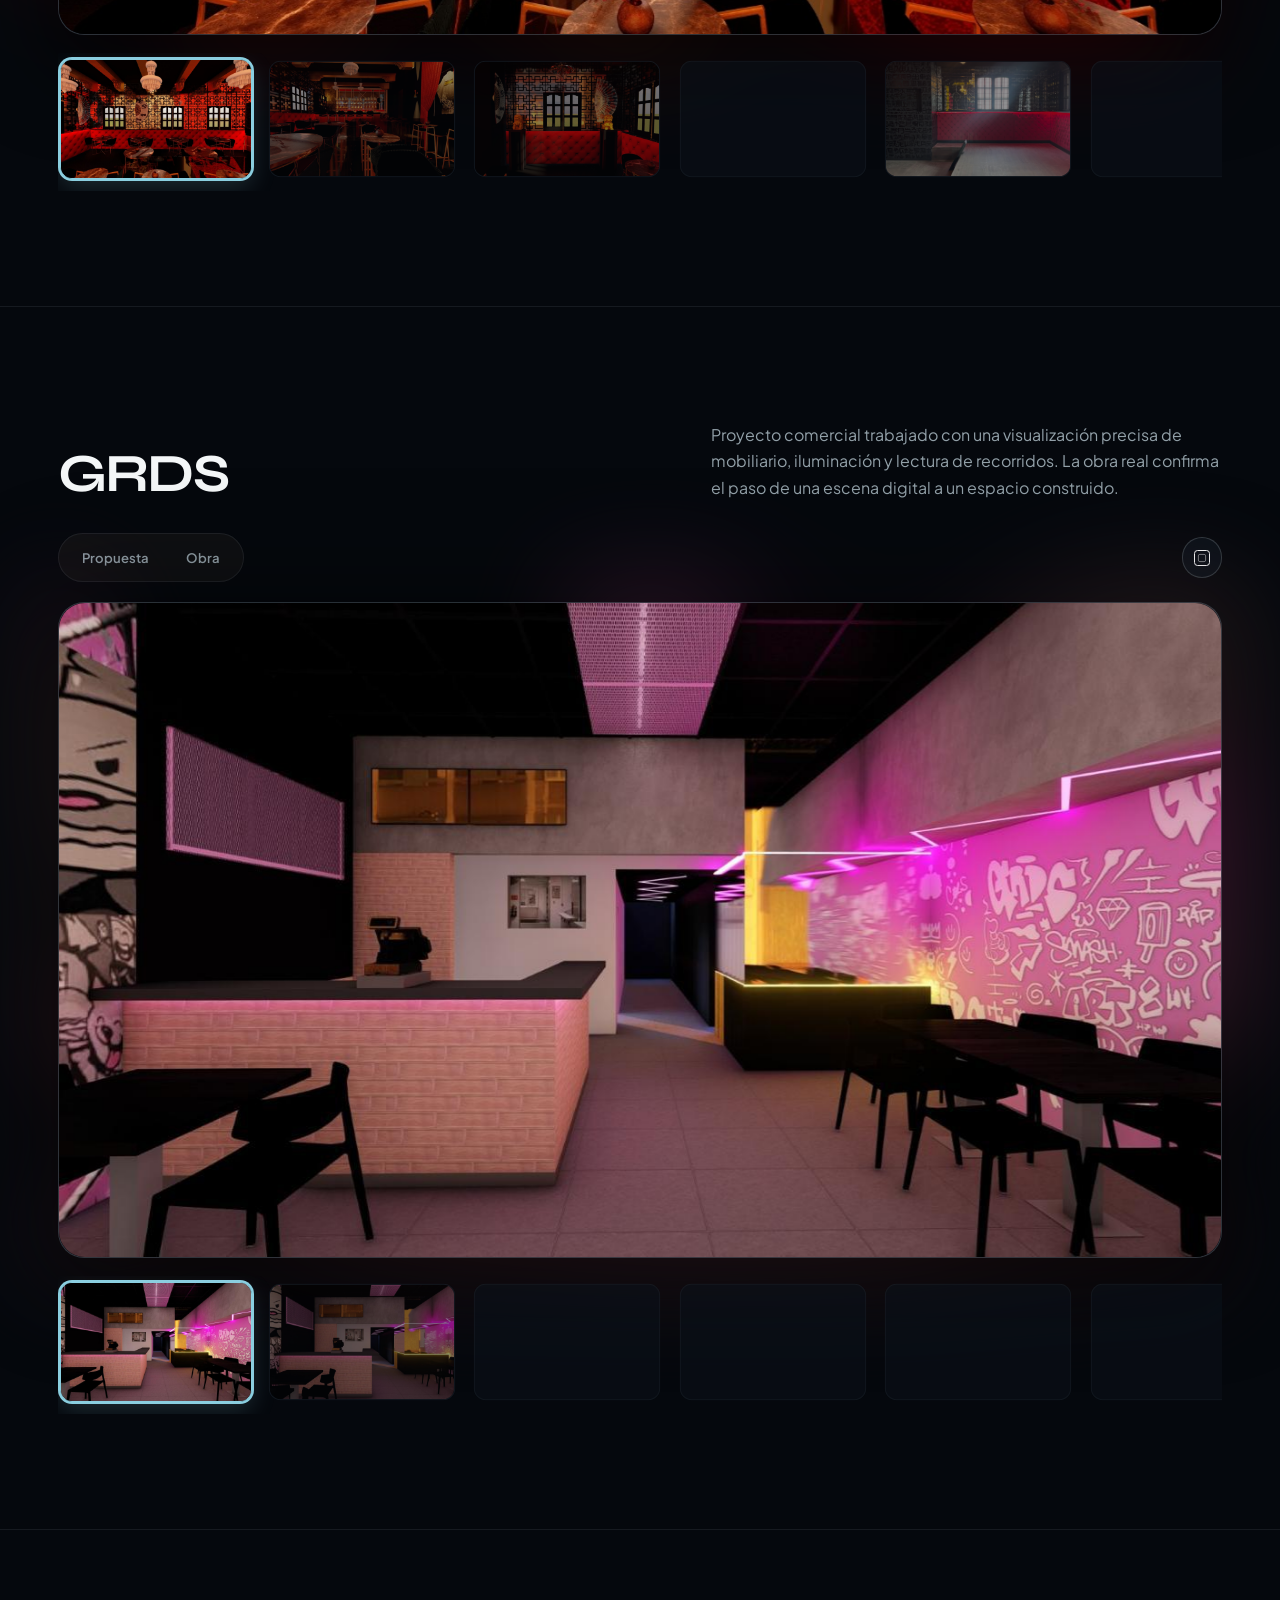
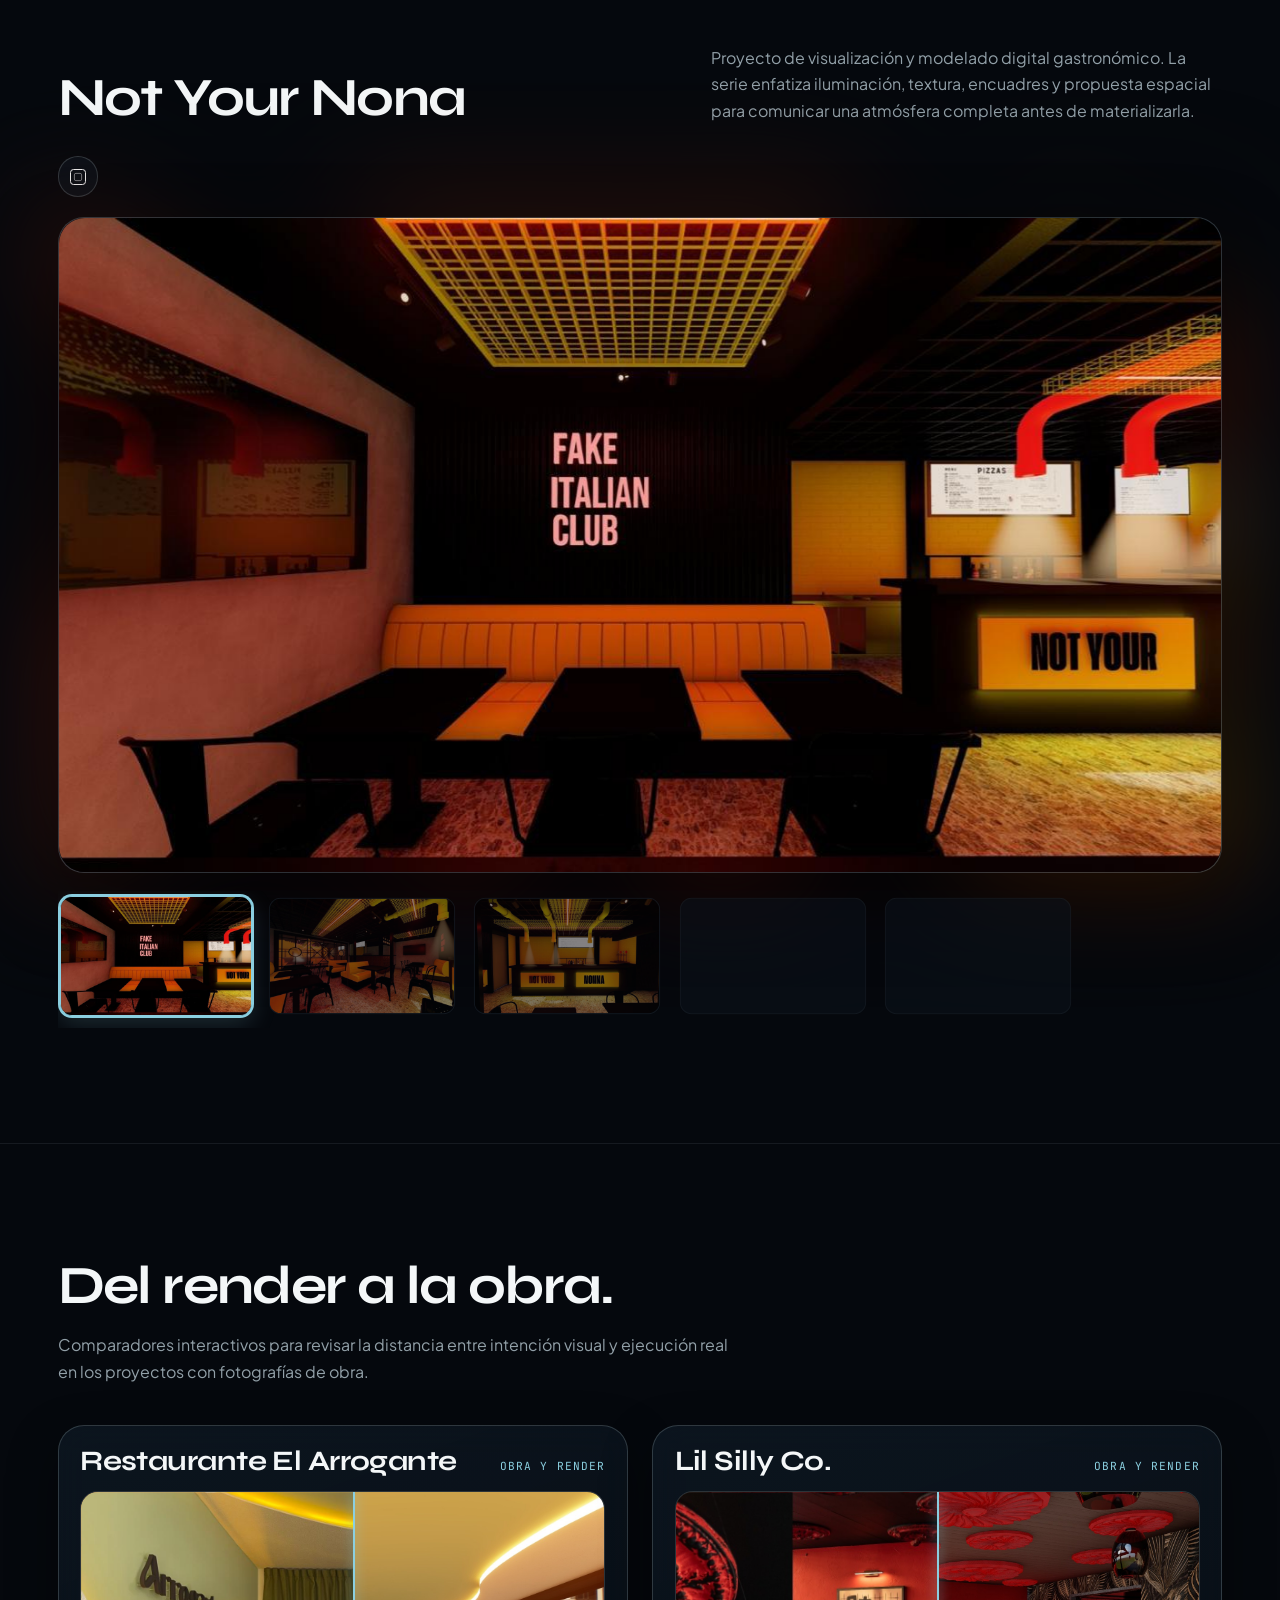
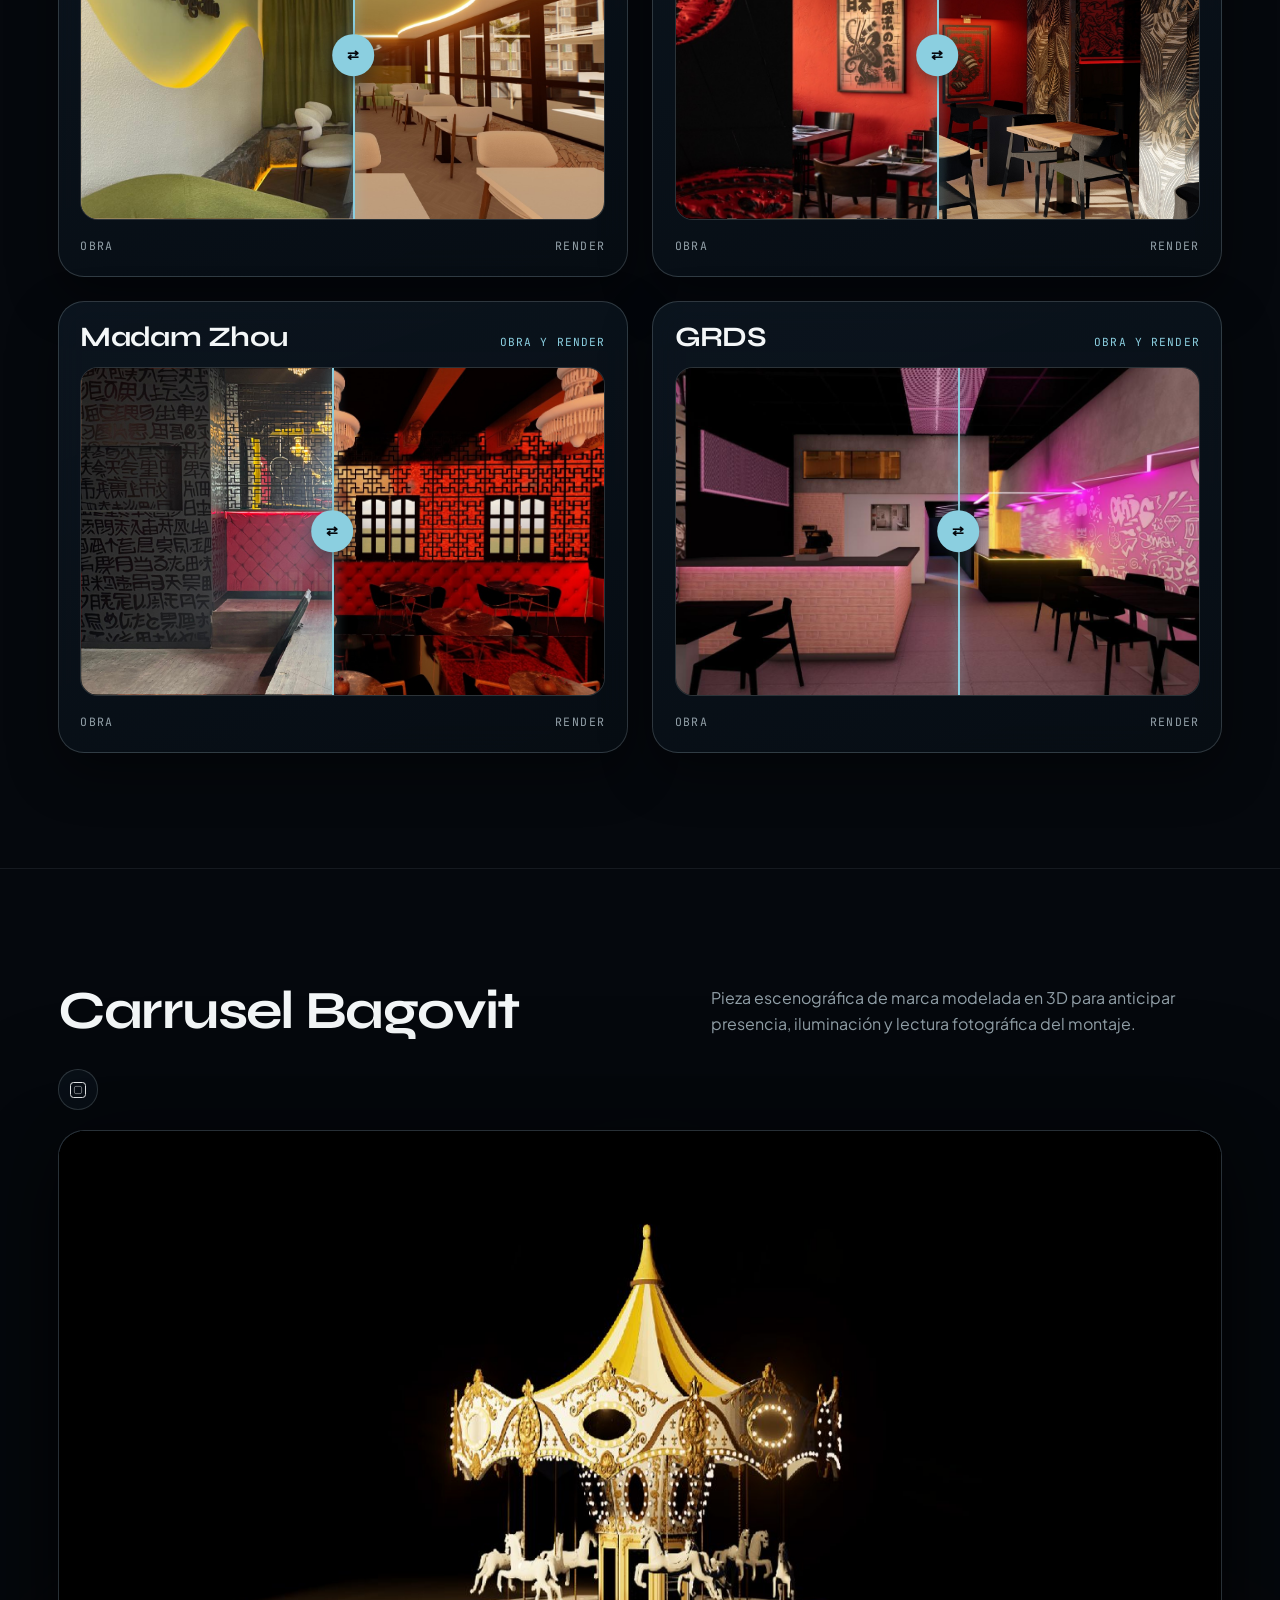
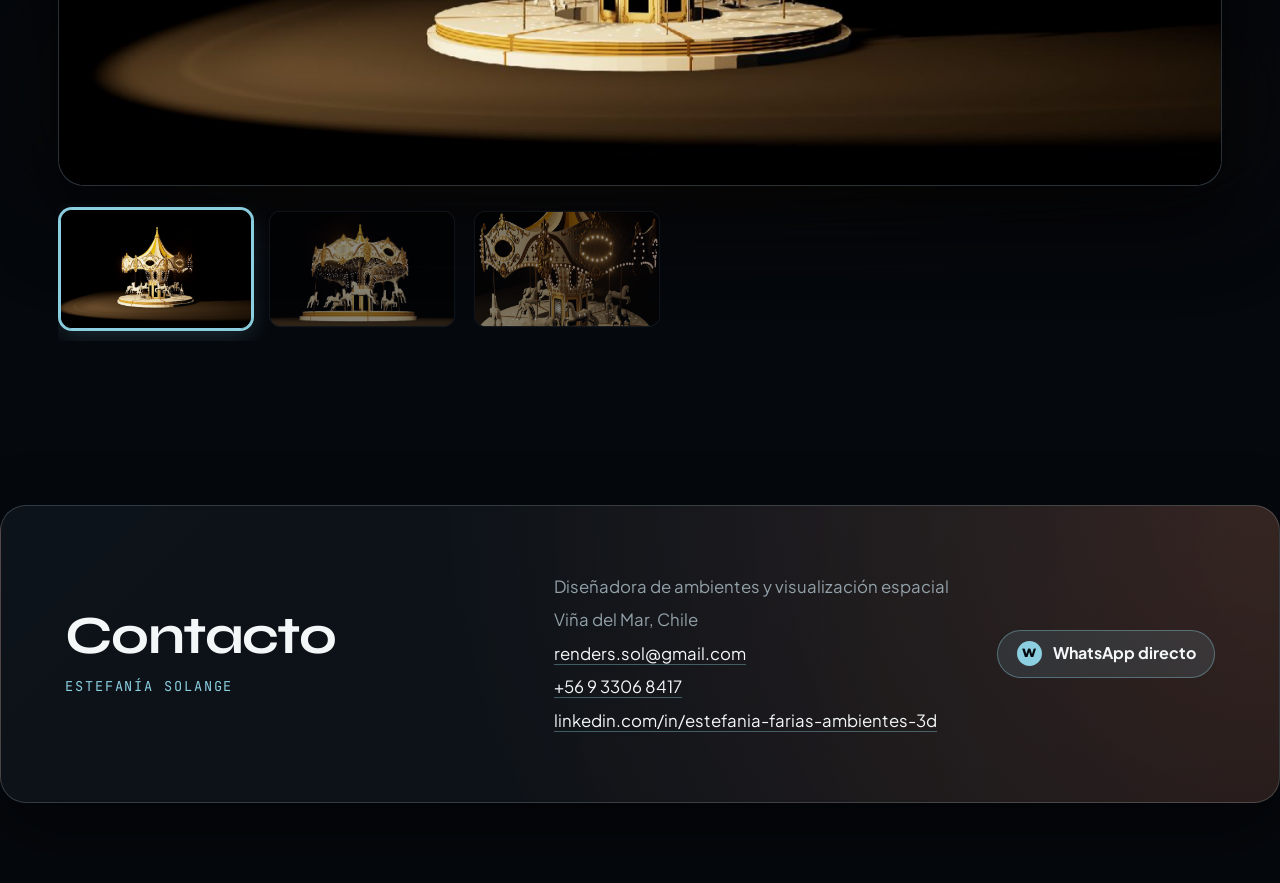
==== commit 57a1b190: "Refina paleta fria y hero visual" ====
--- a/index.html
+++ b/index.html
@@ -11,7 +11,7 @@
       :root {
         color-scheme: dark;
         font-family: system-ui, -apple-system, BlinkMacSystemFont, "Segoe UI", sans-serif;
-        background: #070709;
+        background: #05080d;
         color: #f7f5f0;
       }
 
@@ -23,7 +23,7 @@
       }
 
       a {
-        color: #e5c391;
+        color: #8bcfe0;
       }
     </style>
   </head>
